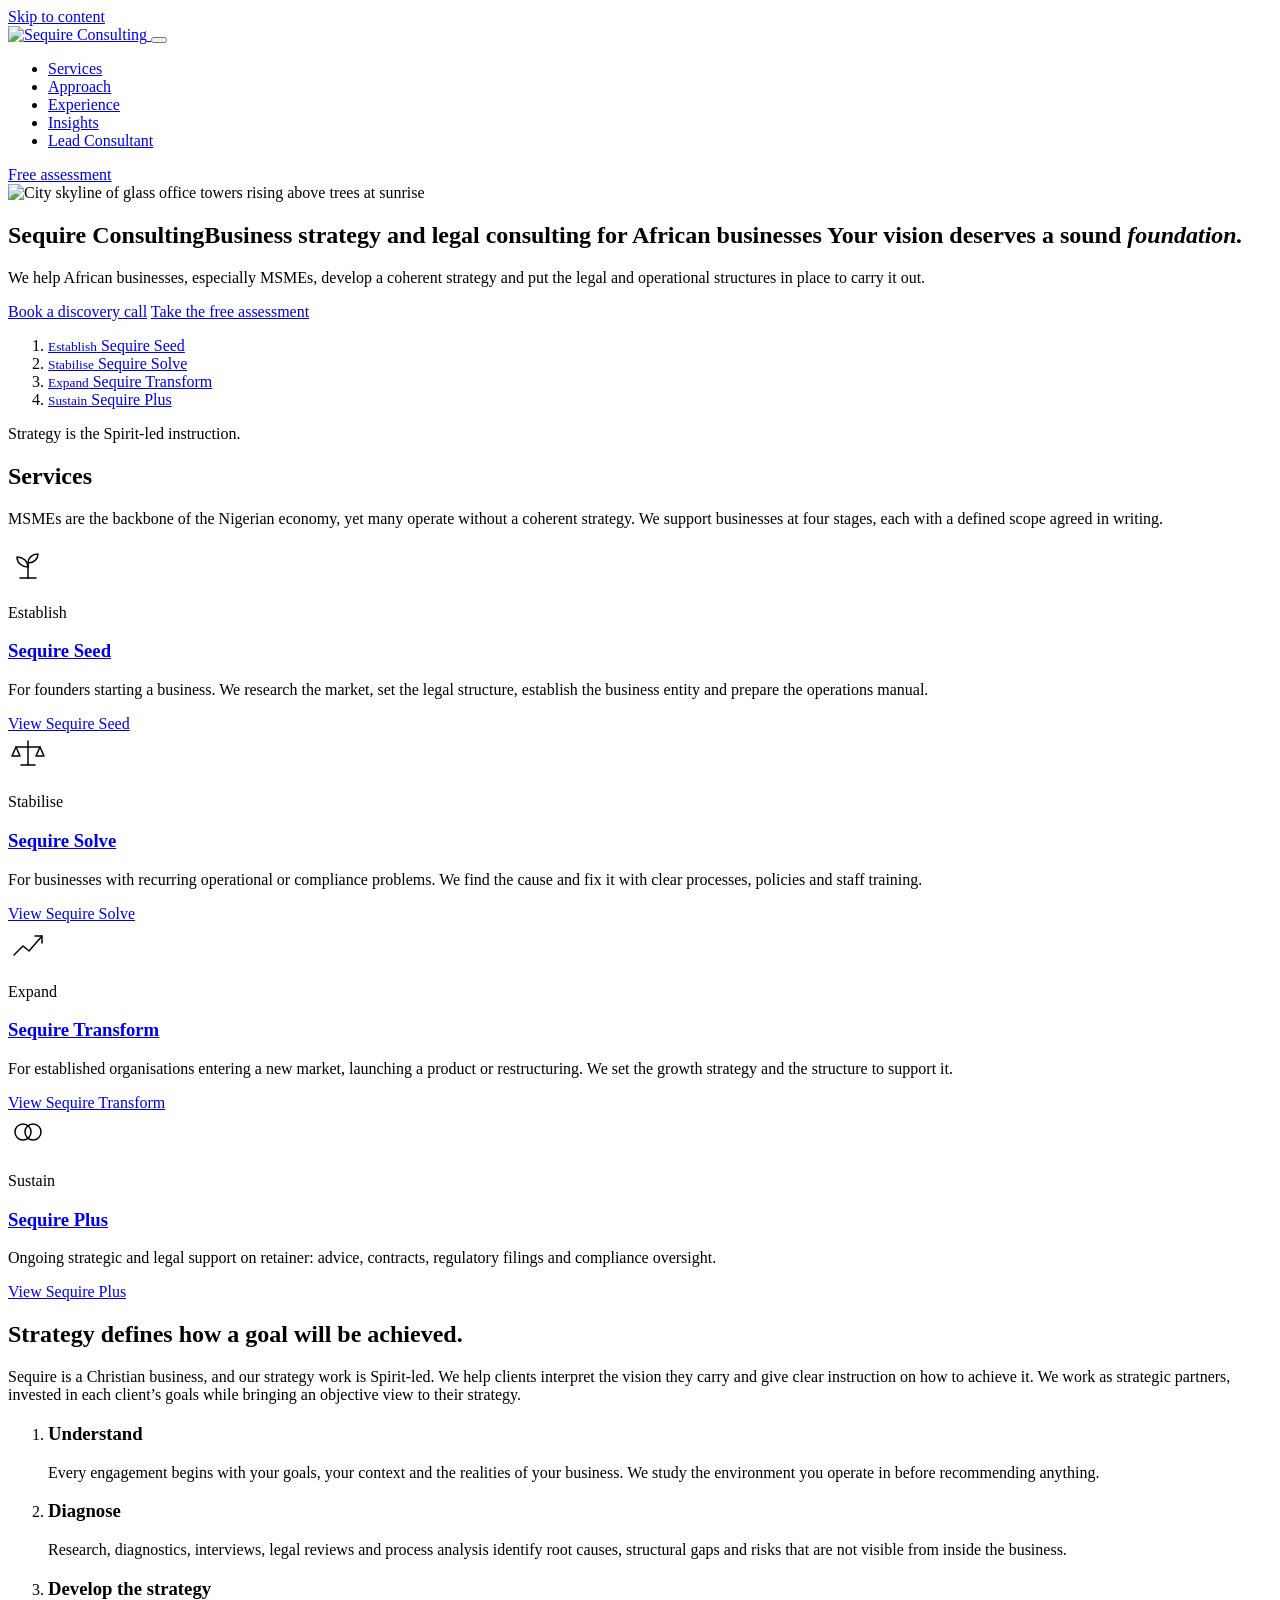
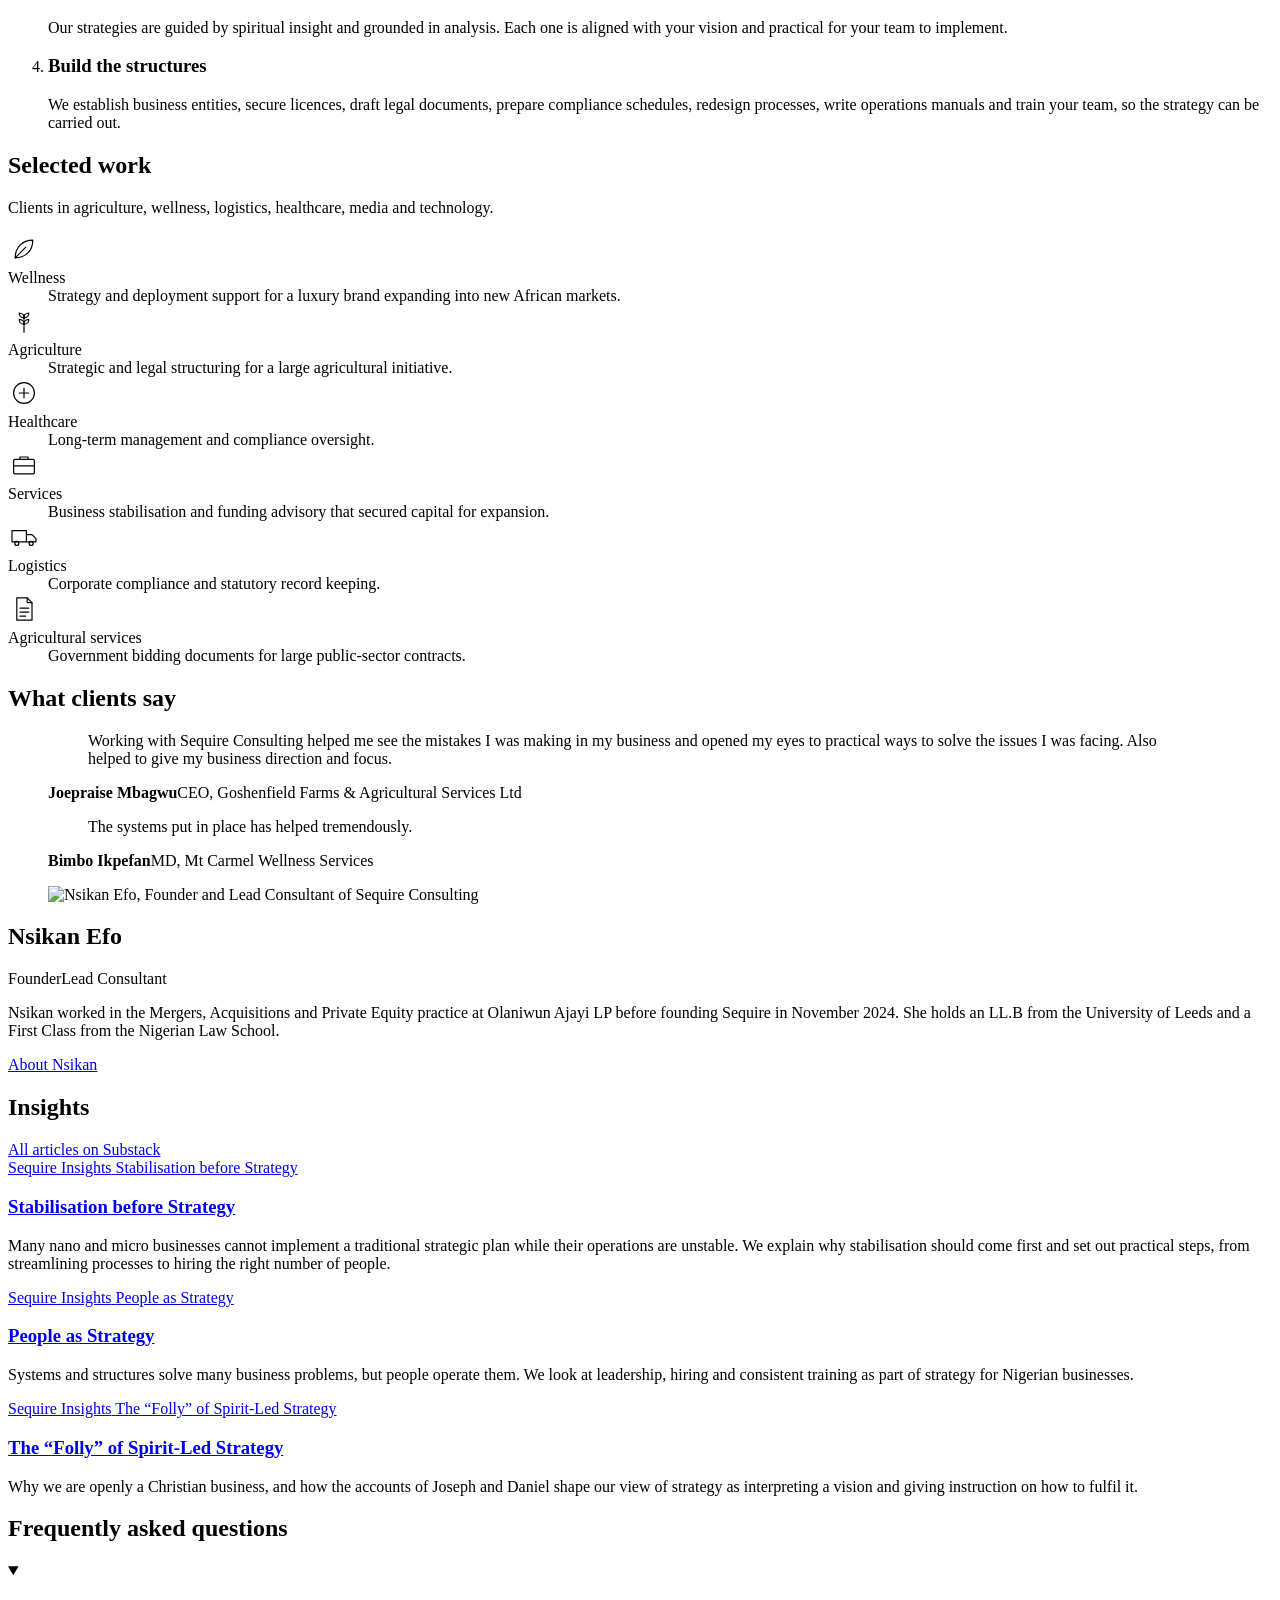
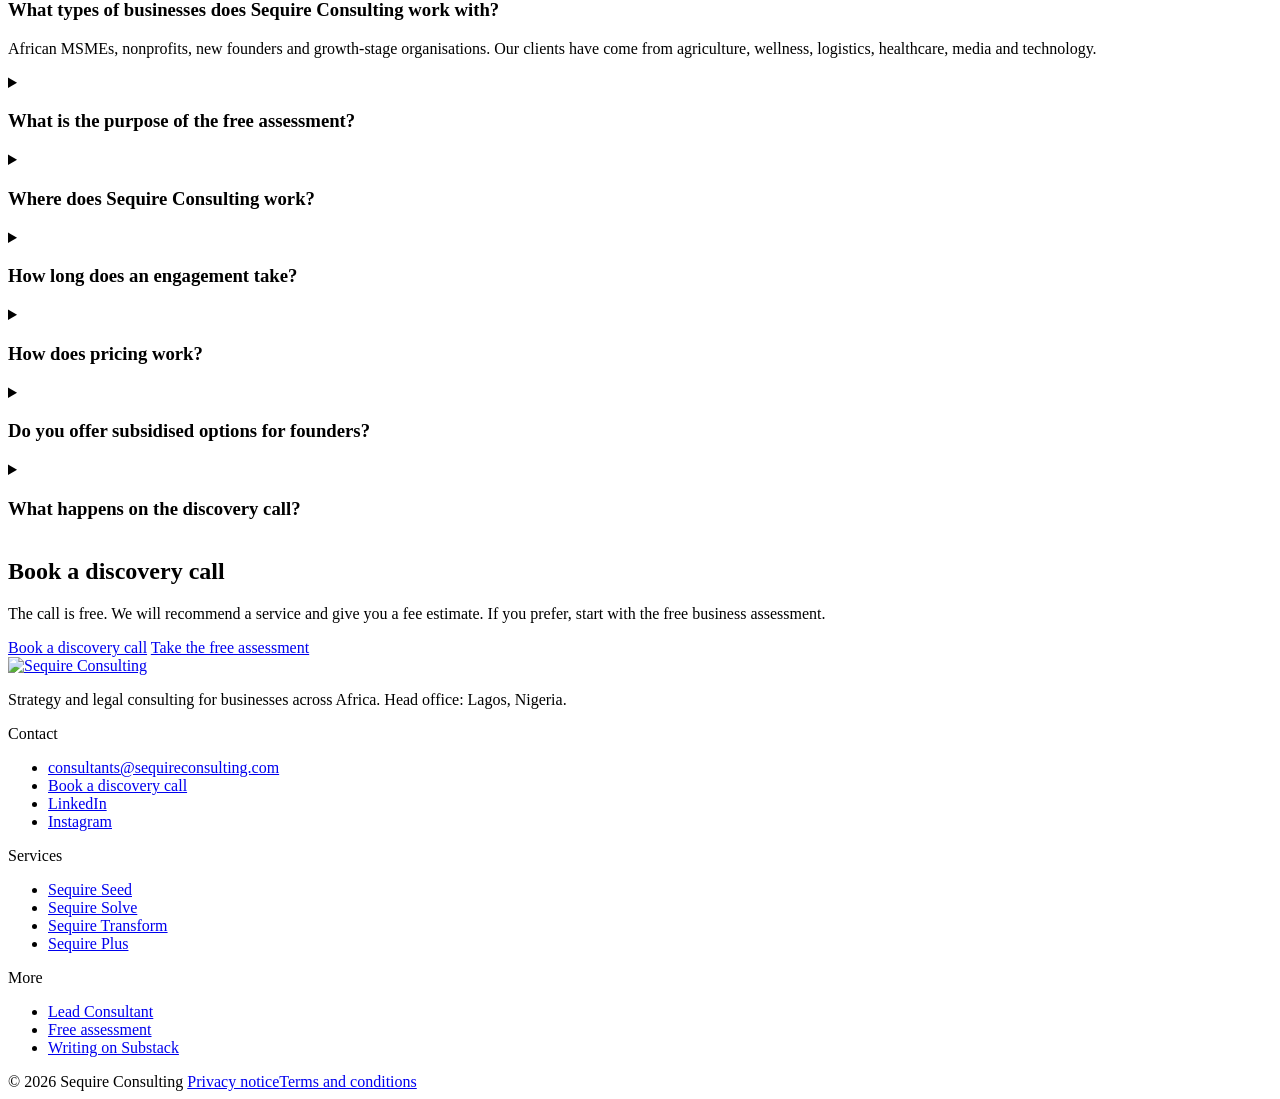
==== index.html @ 9efc6882 "Add files via upload" ====
<!doctype html>
<html lang="en-GB" class="no-js">
<head>
  <meta charset="utf-8">
  <meta name="viewport" content="width=device-width, initial-scale=1">
  <title>Strategy and Legal Consulting for African Businesses | Sequire</title>
  <meta name="description" content="Strategy and legal consulting for African businesses and MSMEs: business setup, stabilisation, market entry and ongoing legal support.">
  <link rel="canonical" href="https://www.sequireconsulting.com/">
  <meta name="robots" content="index, follow, max-image-preview:large">
  <meta name="theme-color" content="#f6f4ef">

  <meta property="og:type" content="website">
  <meta property="og:site_name" content="Sequire Consulting">
  <meta property="og:title" content="Sequire Consulting | Strategy for African Businesses">
  <meta property="og:description" content="Strategy, legal structuring and operational foundations for African founders and organisations, from the first idea to the next chapter.">
  <meta property="og:url" content="https://www.sequireconsulting.com/">
  <meta property="og:image" content="https://www.sequireconsulting.com/assets/img/sequire-consulting-social-share.jpg">
  <meta property="og:image:width" content="1200">
  <meta property="og:image:height" content="630">
  <meta property="og:image:alt" content="Sequire Consulting: your vision deserves a sound foundation.">
  <meta property="og:locale" content="en_GB">
  <meta name="twitter:card" content="summary_large_image">

  <link rel="icon" href="/favicon.svg" type="image/svg+xml">
  <link rel="apple-touch-icon" href="/assets/img/apple-touch-icon.png">
  <link rel="preload" href="/assets/fonts/manjari-latin-400-normal.woff2" as="font" type="font/woff2" crossorigin>
  <link rel="preload" href="/assets/fonts/cormorant-garamond-latin-600-normal.woff2" as="font" type="font/woff2" crossorigin>
  <link rel="stylesheet" href="/assets/css/styles.css">

  <script type="application/ld+json">
  {
    "@context": "https://schema.org",
    "@graph": [
      {
        "@type": [
          "Organization",
          "ProfessionalService"
        ],
        "@id": "https://www.sequireconsulting.com/#organization",
        "name": "Sequire Consulting",
        "url": "https://www.sequireconsulting.com/",
        "logo": "https://www.sequireconsulting.com/assets/img/sequire-consulting-logo-square.png",
        "image": "https://www.sequireconsulting.com/assets/img/sequire-consulting-social-share.jpg",
        "description": "Sequire Consulting is a strategy and legal consultancy for African businesses, especially MSMEs, working with clients across Africa from its head office in Lagos, Nigeria. It helps businesses develop a coherent strategy and puts the legal and operational structures in place to carry it out. Sequire is a Christian business and its strategy work is Spirit-led.",
        "slogan": "Your vision deserves a sound foundation.",
        "email": "consultants@sequireconsulting.com",
        "founder": {
          "@id": "https://www.sequireconsulting.com/nsikan-efo/#person"
        },
        "address": {
          "@type": "PostalAddress",
          "addressLocality": "Lagos",
          "addressRegion": "Lagos State",
          "addressCountry": "NG"
        },
        "areaServed": [
          {
            "@type": "Continent",
            "name": "Africa"
          },
          {
            "@type": "Country",
            "name": "Nigeria"
          }
        ],
        "knowsAbout": [
          "Business strategy",
          "Launch strategy",
          "Go-to-market strategy",
          "Market research",
          "Business incorporation",
          "Licensing",
          "Legal structuring",
          "Regulatory compliance",
          "Corporate governance",
          "Contract drafting",
          "Operational manuals",
          "Process redesign",
          "Business diagnostics",
          "Growth strategy",
          "Funding advisory",
          "Change management"
        ],
        "sameAs": [
          "https://www.linkedin.com/company/sequire-consulting/",
          "https://www.instagram.com/sequireconsulting/",
          "https://sequireconsulting.substack.com/"
        ],
        "hasOfferCatalog": {
          "@type": "OfferCatalog",
          "name": "Sequire Consulting services",
          "itemListElement": [
            {
              "@type": "Offer",
              "itemOffered": {
                "@type": "Service",
                "@id": "https://www.sequireconsulting.com/services/business-setup-and-launch-strategy/#service",
                "url": "https://www.sequireconsulting.com/services/business-setup-and-launch-strategy/",
                "name": "Sequire Seed",
                "serviceType": "Launch strategy",
                "description": "For founders building a business from scratch: market research, go-to-market strategy, legal structuring and foundational legal documents, entity setup, licensing support and a complete operational manual.",
                "provider": {
                  "@id": "https://www.sequireconsulting.com/#organization"
                }
              }
            },
            {
              "@type": "Offer",
              "itemOffered": {
                "@type": "Service",
                "@id": "https://www.sequireconsulting.com/services/business-diagnostics-and-process-improvement/#service",
                "url": "https://www.sequireconsulting.com/services/business-diagnostics-and-process-improvement/",
                "name": "Sequire Solve",
                "serviceType": "Stabilisation strategy",
                "description": "For businesses facing instability, operational breakdowns, compliance gaps or a specific challenge: business diagnostics and an optional legal audit, root-cause analysis, a phased stabilisation roadmap, redesigned processes, SOPs and policies, and staff training.",
                "provider": {
                  "@id": "https://www.sequireconsulting.com/#organization"
                }
              }
            },
            {
              "@type": "Offer",
              "itemOffered": {
                "@type": "Service",
                "@id": "https://www.sequireconsulting.com/services/growth-and-market-entry-strategy/#service",
                "url": "https://www.sequireconsulting.com/services/growth-and-market-entry-strategy/",
                "name": "Sequire Transform",
                "serviceType": "Growth strategy",
                "description": "For established organisations pursuing growth, expansion, restructuring or major strategic shifts: business assessment, market research, growth strategy and legal structuring, a legal document suite, licensing support, redesigned processes and staff training.",
                "provider": {
                  "@id": "https://www.sequireconsulting.com/#organization"
                }
              }
            },
            {
              "@type": "Offer",
              "itemOffered": {
                "@type": "Service",
                "@id": "https://www.sequireconsulting.com/services/strategic-and-legal-retainer/#service",
                "url": "https://www.sequireconsulting.com/services/strategic-and-legal-retainer/",
                "name": "Sequire Plus",
                "serviceType": "Strategic and legal retainership",
                "description": "A long-term advisory partnership: day-to-day strategic and legal advisory, regulatory and market intelligence, contract support, corporate governance, stakeholder engagement, implementation oversight and staff training.",
                "provider": {
                  "@id": "https://www.sequireconsulting.com/#organization"
                }
              }
            }
          ]
        },
        "foundingDate": "2024-11"
      },
      {
        "@type": "WebSite",
        "@id": "https://www.sequireconsulting.com/#website",
        "url": "https://www.sequireconsulting.com/",
        "name": "Sequire Consulting",
        "publisher": {
          "@id": "https://www.sequireconsulting.com/#organization"
        },
        "inLanguage": "en-GB"
      },
      {
        "@type": "WebPage",
        "@id": "https://www.sequireconsulting.com/#webpage",
        "url": "https://www.sequireconsulting.com/",
        "name": "Strategy and Legal Consulting for African Businesses | Sequire",
        "isPartOf": {
          "@id": "https://www.sequireconsulting.com/#website"
        },
        "about": {
          "@id": "https://www.sequireconsulting.com/#organization"
        },
        "inLanguage": "en-GB"
      },
      {
        "@type": "Person",
        "@id": "https://www.sequireconsulting.com/nsikan-efo/#person",
        "name": "Nsikan Efo",
        "url": "https://www.sequireconsulting.com/nsikan-efo/",
        "image": "https://www.sequireconsulting.com/assets/img/nsikan-efo-founder-sequire-consulting.jpg",
        "jobTitle": [
          "Founder",
          "Lead Consultant"
        ],
        "worksFor": {
          "@id": "https://www.sequireconsulting.com/#organization"
        },
        "sameAs": [
          "https://www.linkedin.com/in/nsikan-efo/"
        ]
      },
      {
        "@type": "FAQPage",
        "@id": "https://www.sequireconsulting.com/#faq",
        "mainEntity": [
          {
            "@type": "Question",
            "name": "What types of businesses does Sequire Consulting work with?",
            "acceptedAnswer": {
              "@type": "Answer",
              "text": "African MSMEs, nonprofits, new founders and growth-stage organisations. Our clients have come from agriculture, wellness, logistics, healthcare, media and technology."
            }
          },
          {
            "@type": "Question",
            "name": "What is the purpose of the free assessment?",
            "acceptedAnswer": {
              "@type": "Answer",
              "text": "It helps you determine where your business currently stands, shows how Sequire can help and gives you a few practical steps you can take without engaging our services. It provides general guidance, not professional advice."
            }
          },
          {
            "@type": "Question",
            "name": "Where does Sequire Consulting work?",
            "acceptedAnswer": {
              "@type": "Answer",
              "text": "Across Africa. We work with clients remotely and on-site, and our head office is in Lagos, Nigeria."
            }
          },
          {
            "@type": "Question",
            "name": "How long does an engagement take?",
            "acceptedAnswer": {
              "@type": "Answer",
              "text": "Sequire Seed and Sequire Solve take 3 to 6 months. Sequire Transform takes 6 months to 3 years. Sequire Plus is a long-term retainer."
            }
          },
          {
            "@type": "Question",
            "name": "How does pricing work?",
            "acceptedAnswer": {
              "@type": "Answer",
              "text": "Fees are based on the estimated hours for each workstream. You pay 50 to 70% of the fee upfront. For project-based engagements, the balance is paid at the end of the project."
            }
          },
          {
            "@type": "Question",
            "name": "Do you offer subsidised options for founders?",
            "acceptedAnswer": {
              "@type": "Answer",
              "text": "Yes. Eligible founders can access subsidised fees and equity-based arrangements through the Sequire Seed Fund."
            }
          },
          {
            "@type": "Question",
            "name": "What happens on the discovery call?",
            "acceptedAnswer": {
              "@type": "Answer",
              "text": "We discuss your goals and the challenge you are facing, recommend a service and give you a fee estimate. The call is free."
            }
          }
        ]
      }
    ]
  }
  </script>
  <script>document.documentElement.classList.remove("no-js");</script>
</head>
<body>
  <a class="skip-link" href="#main">Skip to content</a>

  <header class="site-header">
    <div class="wrap site-header__inner">
      <a class="logo" href="/">
        <picture>
          <source type="image/webp" srcset="/assets/img/sequire-consulting-logo.webp">
          <img src="/assets/img/sequire-consulting-logo.png" alt="Sequire Consulting" width="380" height="160">
        </picture>
      </a>
      <button class="nav-toggle" type="button" aria-expanded="false" aria-controls="site-nav" aria-label="Menu">
        <span></span><span></span><span></span>
      </button>
      <nav class="nav" id="site-nav" aria-label="Main">
        <ul class="nav__list">
          <li><a href="/#services">Services</a></li>
          <li><a href="/#approach">Approach</a></li>
          <li><a href="/#experience">Experience</a></li>
          <li><a href="/#insights">Insights</a></li>
          <li><a href="/nsikan-efo/">Lead Consultant</a></li>
        </ul>
        <a class="btn btn--outline" href="https://tally.so/r/OQQYdk" target="_blank" rel="noopener">Free assessment</a>
      </nav>
    </div>
  </header>
  <main id="main">
    <section class="hero hero--photo" aria-labelledby="hero-title">
      <picture class="hero__media">
        <source type="image/webp" srcset="/assets/img/african-city-skyline-sequire-consulting-1000w.webp 1000w, /assets/img/african-city-skyline-sequire-consulting.webp 1672w" sizes="100vw">
        <img src="/assets/img/african-city-skyline-sequire-consulting.jpg" srcset="/assets/img/african-city-skyline-sequire-consulting-1000w.jpg 1000w, /assets/img/african-city-skyline-sequire-consulting.jpg 1672w" sizes="100vw" width="1672" height="941" fetchpriority="high" decoding="async" alt="City skyline of glass office towers rising above trees at sunrise">
      </picture>
      <div class="hero__grid">
        <div class="hero__text">
          <h1 id="hero-title">
            <span class="eyebrow hero__eyebrow"><span>Sequire Consulting</span><span>Business strategy and legal consulting for African businesses</span></span>
            <span class="display">Your vision deserves a sound <em>foundation.</em></span>
          </h1>
          <p class="hero__lede">We help African businesses, especially MSMEs, develop a coherent strategy and put the legal and operational structures in place to carry it out.</p>
          <div class="hero__actions">
            <a class="btn" href="https://calendly.com/nsikan-sequireconsulting/discovery-call" target="_blank" rel="noopener">Book a discovery call</a>
            <a class="text-link" href="https://tally.so/r/OQQYdk" target="_blank" rel="noopener">Take the free assessment</a>
          </div>
        </div>
        <aside class="stage-panel" aria-label="Services by business stage">
          <ol>
            <li><a href="/services/business-setup-and-launch-strategy/"><small>Establish</small> Sequire Seed</a></li>
            <li><a href="/services/business-diagnostics-and-process-improvement/"><small>Stabilise</small> Sequire Solve</a></li>
            <li><a href="/services/growth-and-market-entry-strategy/"><small>Expand</small> Sequire Transform</a></li>
            <li><a href="/services/strategic-and-legal-retainer/"><small>Sustain</small> Sequire Plus</a></li>
          </ol>
          <p class="stage-panel__note">Strategy is the Spirit-led instruction.</p>
        </aside>
      </div>
    </section>

    <section class="section" id="services" aria-labelledby="services-title">
      <div class="wrap">
        <div class="section-head">
          <h2 class="section-title" id="services-title">Services</h2>
          <p class="lede">MSMEs are the backbone of the Nigerian economy, yet many operate without a coherent strategy. We support businesses at four stages, each with a defined scope agreed in writing.</p>
        </div>
        <div class="situations__grid">
          <article class="situation">
            <span class="situation__icon"><svg class="icon" width="40" height="40" viewBox="0 0 40 40" fill="none" stroke="currentColor" stroke-width="1.5" stroke-linecap="round" stroke-linejoin="round" aria-hidden="true" focusable="false"><path d="M20 34V19"/><path d="M20 23c0-6-5-10-11-10 0 6 5 10 11 10z"/><path d="M20 19c0-5 4-9 10-9 0 5-4 9-10 9z"/><path d="M12 34h16"/></svg></span>
            <p class="situation__stage">Establish</p>
            <h3><a href="/services/business-setup-and-launch-strategy/">Sequire Seed</a></h3>
            <p>For founders starting a business. We research the market, set the legal structure, establish the business entity and prepare the operations manual.</p>
            <a class="text-link" href="/services/business-setup-and-launch-strategy/">View Sequire Seed</a>
          </article>
          <article class="situation">
            <span class="situation__icon"><svg class="icon" width="40" height="40" viewBox="0 0 40 40" fill="none" stroke="currentColor" stroke-width="1.5" stroke-linecap="round" stroke-linejoin="round" aria-hidden="true" focusable="false"><path d="M20 8v24"/><path d="M8 14h24"/><path d="M8 14l-4 9h8z"/><path d="M32 14l-4 9h8z"/><path d="M13 32h14"/></svg></span>
            <p class="situation__stage">Stabilise</p>
            <h3><a href="/services/business-diagnostics-and-process-improvement/">Sequire Solve</a></h3>
            <p>For businesses with recurring operational or compliance problems. We find the cause and fix it with clear processes, policies and staff training.</p>
            <a class="text-link" href="/services/business-diagnostics-and-process-improvement/">View Sequire Solve</a>
          </article>
          <article class="situation">
            <span class="situation__icon"><svg class="icon" width="40" height="40" viewBox="0 0 40 40" fill="none" stroke="currentColor" stroke-width="1.5" stroke-linecap="round" stroke-linejoin="round" aria-hidden="true" focusable="false"><path d="M6 32l9-9 6 5 13-15"/><path d="M27 13h7v7"/></svg></span>
            <p class="situation__stage">Expand</p>
            <h3><a href="/services/growth-and-market-entry-strategy/">Sequire Transform</a></h3>
            <p>For established organisations entering a new market, launching a product or restructuring. We set the growth strategy and the structure to support it.</p>
            <a class="text-link" href="/services/growth-and-market-entry-strategy/">View Sequire Transform</a>
          </article>
          <article class="situation">
            <span class="situation__icon"><svg class="icon" width="40" height="40" viewBox="0 0 40 40" fill="none" stroke="currentColor" stroke-width="1.5" stroke-linecap="round" stroke-linejoin="round" aria-hidden="true" focusable="false"><circle cx="15" cy="20" r="8"/><circle cx="25" cy="20" r="8"/></svg></span>
            <p class="situation__stage">Sustain</p>
            <h3><a href="/services/strategic-and-legal-retainer/">Sequire Plus</a></h3>
            <p>Ongoing strategic and legal support on retainer: advice, contracts, regulatory filings and compliance oversight.</p>
            <a class="text-link" href="/services/strategic-and-legal-retainer/">View Sequire Plus</a>
          </article>
        </div>
      </div>
    </section>

    <section class="section approach" id="approach" aria-labelledby="approach-title">
      <div class="wrap approach__grid">
        <h2 class="section-title" id="approach-title">Strategy defines how a goal will be achieved.</h2>
        <div>
          <p class="approach__intro">Sequire is a Christian business, and our strategy work is Spirit-led. We help clients interpret the vision they carry and give clear instruction on how to achieve it. We work as strategic partners, invested in each client’s goals while bringing an objective view to their strategy.</p>
          <ol class="approach__steps">
            <li><h3>Understand</h3><p>Every engagement begins with your goals, your context and the realities of your business. We study the environment you operate in before recommending anything.</p></li>
            <li><h3>Diagnose</h3><p>Research, diagnostics, interviews, legal reviews and process analysis identify root causes, structural gaps and risks that are not visible from inside the business.</p></li>
            <li><h3>Develop the strategy</h3><p>Our strategies are guided by spiritual insight and grounded in analysis. Each one is aligned with your vision and practical for your team to implement.</p></li>
            <li><h3>Build the structures</h3><p>We establish business entities, secure licences, draft legal documents, prepare compliance schedules, redesign processes, write operations manuals and train your team, so the strategy can be carried out.</p></li>
          </ol>
        </div>
      </div>
    </section>

    <section class="section" id="experience" aria-labelledby="experience-title">
      <div class="wrap">
        <div class="section-head">
          <h2 class="section-title" id="experience-title">Selected work</h2>
          <p class="lede">Clients in agriculture, wellness, logistics, healthcare, media and technology.</p>
        </div>
        <dl class="work-list work-list--icons">
          <div><span class="work-list__icon"><svg class="icon" width="32" height="32" viewBox="0 0 40 40" fill="none" stroke="currentColor" stroke-width="1.5" stroke-linecap="round" stroke-linejoin="round" aria-hidden="true" focusable="false"><path d="M9 31C9 18 18 9 31 9c0 13-9 22-22 22z"/><path d="M9 31L22 18"/></svg></span><dt>Wellness</dt><dd>Strategy and deployment support for a luxury brand expanding into new African markets.</dd></div>
          <div><span class="work-list__icon"><svg class="icon" width="32" height="32" viewBox="0 0 40 40" fill="none" stroke="currentColor" stroke-width="1.5" stroke-linecap="round" stroke-linejoin="round" aria-hidden="true" focusable="false"><path d="M20 34V12"/><path d="M20 16c-4 0-6-3-6-6 4 0 6 3 6 6z"/><path d="M20 16c4 0 6-3 6-6-4 0-6 3-6 6z"/><path d="M20 24c-4 0-6-3-6-6 4 0 6 3 6 6z"/><path d="M20 24c4 0 6-3 6-6-4 0-6 3-6 6z"/></svg></span><dt>Agriculture</dt><dd>Strategic and legal structuring for a large agricultural initiative.</dd></div>
          <div><span class="work-list__icon"><svg class="icon" width="32" height="32" viewBox="0 0 40 40" fill="none" stroke="currentColor" stroke-width="1.5" stroke-linecap="round" stroke-linejoin="round" aria-hidden="true" focusable="false"><circle cx="20" cy="20" r="13"/><path d="M20 14v12M14 20h12"/></svg></span><dt>Healthcare</dt><dd>Long-term management and compliance oversight.</dd></div>
          <div><span class="work-list__icon"><svg class="icon" width="32" height="32" viewBox="0 0 40 40" fill="none" stroke="currentColor" stroke-width="1.5" stroke-linecap="round" stroke-linejoin="round" aria-hidden="true" focusable="false"><rect x="7" y="13" width="26" height="18" rx="2"/><path d="M15 13v-3h10v3"/><path d="M7 21h26"/></svg></span><dt>Services</dt><dd>Business stabilisation and funding advisory that secured capital for expansion.</dd></div>
          <div><span class="work-list__icon"><svg class="icon" width="32" height="32" viewBox="0 0 40 40" fill="none" stroke="currentColor" stroke-width="1.5" stroke-linecap="round" stroke-linejoin="round" aria-hidden="true" focusable="false"><path d="M5 12h18v14H5z"/><path d="M23 17h7l5 5v4H23"/><circle cx="11" cy="28" r="2.5"/><circle cx="29" cy="28" r="2.5"/></svg></span><dt>Logistics</dt><dd>Corporate compliance and statutory record keeping.</dd></div>
          <div><span class="work-list__icon"><svg class="icon" width="32" height="32" viewBox="0 0 40 40" fill="none" stroke="currentColor" stroke-width="1.5" stroke-linecap="round" stroke-linejoin="round" aria-hidden="true" focusable="false"><path d="M11 6h13l6 6v22H11z"/><path d="M24 6v6h6"/><path d="M15 19h11M15 24h11M15 29h7"/></svg></span><dt>Agricultural services</dt><dd>Government bidding documents for large public-sector contracts.</dd></div>
        </dl>
      </div>
    </section>

    <section class="section testimonials" aria-labelledby="testimonials-title">
      <div class="wrap">
        <h2 class="section-title" id="testimonials-title">What clients say</h2>
        <div class="testimonials__grid">
          <figure class="testimonial">
            <blockquote><p>Working with Sequire Consulting helped me see the mistakes I was making in my business and opened my eyes to practical ways to solve the issues I was facing. Also helped to give my business direction and focus.</p></blockquote>
            <figcaption><strong>Joepraise Mbagwu</strong>CEO, Goshenfield Farms &amp; Agricultural Services Ltd</figcaption>
          </figure>
          <figure class="testimonial">
            <blockquote><p>The systems put in place has helped tremendously.</p></blockquote>
            <figcaption><strong>Bimbo Ikpefan</strong>MD, Mt Carmel Wellness Services</figcaption>
          </figure>
        </div>
      </div>
    </section>
    <section class="section founder" id="founder" aria-labelledby="founder-title">
      <div class="wrap founder__grid">
        <figure>
          <picture>
            <source type="image/webp" srcset="/assets/img/nsikan-efo-founder-sequire-consulting-560w.webp 560w, /assets/img/nsikan-efo-founder-sequire-consulting.webp 853w" sizes="(max-width: 860px) 90vw, 40vw">
            <img src="/assets/img/nsikan-efo-founder-sequire-consulting.jpg" srcset="/assets/img/nsikan-efo-founder-sequire-consulting-560w.jpg 560w, /assets/img/nsikan-efo-founder-sequire-consulting.jpg 853w" sizes="(max-width: 860px) 90vw, 40vw" width="853" height="1140" loading="lazy" decoding="async" alt="Nsikan Efo, Founder and Lead Consultant of Sequire Consulting">
          </picture>
        </figure>
        <div>
          <h2 class="section-title" id="founder-title">Nsikan Efo</h2>
          <p class="profile-titles"><span>Founder</span><span>Lead Consultant</span></p>
          <p>Nsikan worked in the Mergers, Acquisitions and Private Equity practice at Olaniwun Ajayi LP before founding Sequire in November 2024. She holds an LL.B from the University of Leeds and a First Class from the Nigerian Law School.</p>
          <a class="text-link" href="/nsikan-efo/">About Nsikan</a>
        </div>
      </div>
    </section>

    <section class="section" id="insights" aria-labelledby="insights-title">
      <div class="wrap">
        <div class="insights__head">
          <h2 class="section-title" id="insights-title">Insights</h2>
          <a class="text-link" href="https://sequireconsulting.substack.com/" target="_blank" rel="noopener">All articles on Substack</a>
        </div>
        <!-- INSIGHTS:START -->
        <div class="insights__grid">
          <article class="article">
            <a class="article__thumb" href="https://sequireconsulting.substack.com/p/stabilisation-before-strategy" target="_blank" rel="noopener" tabindex="-1" aria-hidden="true">
              <span class="article__thumb-label">Sequire Insights</span>
              <span class="article__thumb-rule"></span>
              <span class="article__thumb-title">Stabilisation before Strategy</span>
            </a>
            <h3><a href="https://sequireconsulting.substack.com/p/stabilisation-before-strategy" target="_blank" rel="noopener">Stabilisation before Strategy</a></h3>
            <p>Many nano and micro businesses cannot implement a traditional strategic plan while their operations are unstable. We explain why stabilisation should come first and set out practical steps, from streamlining processes to hiring the right number of people.</p>
          </article>
          <article class="article">
            <a class="article__thumb" href="https://sequireconsulting.substack.com/p/people-as-strategy" target="_blank" rel="noopener" tabindex="-1" aria-hidden="true">
              <span class="article__thumb-label">Sequire Insights</span>
              <span class="article__thumb-rule"></span>
              <span class="article__thumb-title">People as Strategy</span>
            </a>
            <h3><a href="https://sequireconsulting.substack.com/p/people-as-strategy" target="_blank" rel="noopener">People as Strategy</a></h3>
            <p>Systems and structures solve many business problems, but people operate them. We look at leadership, hiring and consistent training as part of strategy for Nigerian businesses.</p>
          </article>
          <article class="article">
            <a class="article__thumb" href="https://sequireconsulting.substack.com/p/the-folly-of-the-spirit-led-strategy" target="_blank" rel="noopener" tabindex="-1" aria-hidden="true">
              <span class="article__thumb-label">Sequire Insights</span>
              <span class="article__thumb-rule"></span>
              <span class="article__thumb-title">The “Folly” of Spirit-Led Strategy</span>
            </a>
            <h3><a href="https://sequireconsulting.substack.com/p/the-folly-of-the-spirit-led-strategy" target="_blank" rel="noopener">The “Folly” of Spirit-Led Strategy</a></h3>
            <p>Why we are openly a Christian business, and how the accounts of Joseph and Daniel shape our view of strategy as interpreting a vision and giving instruction on how to fulfil it.</p>
          </article>
        </div>
        <!-- INSIGHTS:END -->
      </div>
    </section>

    <section class="section" id="faq" aria-labelledby="faq-title">
      <div class="wrap faq__grid">
        <h2 class="section-title" id="faq-title">Frequently asked questions</h2>
        <div class="faq__list">
          <details class="faq__item" open>
            <summary><h3>What types of businesses does Sequire Consulting work with?</h3><span class="faq__icon" aria-hidden="true"></span></summary>
            <p>African MSMEs, nonprofits, new founders and growth-stage organisations. Our clients have come from agriculture, wellness, logistics, healthcare, media and technology.</p>
          </details>
          <details class="faq__item">
            <summary><h3>What is the purpose of the free assessment?</h3><span class="faq__icon" aria-hidden="true"></span></summary>
            <p>It helps you determine where your business currently stands, shows how Sequire can help and gives you a few practical steps you can take without engaging our services. It provides general guidance, not professional advice.</p>
          </details>
          <details class="faq__item">
            <summary><h3>Where does Sequire Consulting work?</h3><span class="faq__icon" aria-hidden="true"></span></summary>
            <p>Across Africa. We work with clients remotely and on-site, and our head office is in Lagos, Nigeria.</p>
          </details>
          <details class="faq__item">
            <summary><h3>How long does an engagement take?</h3><span class="faq__icon" aria-hidden="true"></span></summary>
            <p>Sequire Seed and Sequire Solve take 3 to 6 months. Sequire Transform takes 6 months to 3 years. Sequire Plus is a long-term retainer.</p>
          </details>
          <details class="faq__item">
            <summary><h3>How does pricing work?</h3><span class="faq__icon" aria-hidden="true"></span></summary>
            <p>Fees are based on the estimated hours for each workstream. You pay 50 to 70% of the fee upfront. For project-based engagements, the balance is paid at the end of the project.</p>
          </details>
          <details class="faq__item">
            <summary><h3>Do you offer subsidised options for founders?</h3><span class="faq__icon" aria-hidden="true"></span></summary>
            <p>Yes. Eligible founders can access subsidised fees and equity-based arrangements through the Sequire Seed Fund.</p>
          </details>
          <details class="faq__item">
            <summary><h3>What happens on the discovery call?</h3><span class="faq__icon" aria-hidden="true"></span></summary>
            <p>We discuss your goals and the challenge you are facing, recommend a service and give you a fee estimate. The call is free.</p>
          </details>
        </div>
      </div>
    </section>

    <section class="section assessment" id="get-started" aria-labelledby="start-title">
      <div class="wrap">
        <h2 class="section-title" id="start-title">Book a discovery call</h2>
        <p class="lede assessment__copy">The call is free. We will recommend a service and give you a fee estimate. If you prefer, start with the free business assessment.</p>
        <div class="assessment__actions">
          <a class="btn" href="https://calendly.com/nsikan-sequireconsulting/discovery-call" target="_blank" rel="noopener">Book a discovery call</a>
          <a class="text-link" href="https://tally.so/r/OQQYdk" target="_blank" rel="noopener">Take the free assessment</a>
        </div>
      </div>
    </section>
  </main>

  <footer class="site-footer">
    <div class="wrap">
      <div class="footer__grid">
        <div class="footer__brand">
          <a class="logo" href="/">
            <picture>
              <source type="image/webp" srcset="/assets/img/sequire-consulting-logo-light.webp">
              <img src="/assets/img/sequire-consulting-logo-light.png" alt="Sequire Consulting" width="380" height="160" loading="lazy">
            </picture>
          </a>
          <p>Strategy and legal consulting for businesses across Africa. Head office: Lagos, Nigeria.</p>
        </div>
        <div class="footer__col">
          <p class="footer__heading">Contact</p>
          <ul>
            <li><a href="mailto:consultants@sequireconsulting.com">consultants@sequireconsulting.com</a></li>
            <li><a href="https://calendly.com/nsikan-sequireconsulting/discovery-call" target="_blank" rel="noopener">Book a discovery call</a></li>
            <li><a href="https://www.linkedin.com/company/sequire-consulting/" target="_blank" rel="noopener">LinkedIn</a></li>
            <li><a href="https://www.instagram.com/sequireconsulting/" target="_blank" rel="noopener">Instagram</a></li>
          </ul>
        </div>
        <div class="footer__col">
          <p class="footer__heading">Services</p>
          <ul>
            <li><a href="/services/business-setup-and-launch-strategy/">Sequire Seed</a></li>
            <li><a href="/services/business-diagnostics-and-process-improvement/">Sequire Solve</a></li>
            <li><a href="/services/growth-and-market-entry-strategy/">Sequire Transform</a></li>
            <li><a href="/services/strategic-and-legal-retainer/">Sequire Plus</a></li>
          </ul>
        </div>
        <div class="footer__col">
          <p class="footer__heading">More</p>
          <ul>
            <li><a href="/nsikan-efo/">Lead Consultant</a></li>
            <li><a href="https://tally.so/r/OQQYdk" target="_blank" rel="noopener">Free assessment</a></li>
            <li><a href="https://sequireconsulting.substack.com/" target="_blank" rel="noopener">Writing on Substack</a></li>
          </ul>
        </div>
      </div>
      <div class="footer__base">
        <span>© <span data-year>2026</span> Sequire Consulting</span>
        <span class="footer__legal"><a href="/privacy/">Privacy notice</a><a href="/terms/">Terms and conditions</a></span>
      </div>
    </div>
  </footer>

  <script src="/assets/js/main.js" defer></script>
</body>
</html>
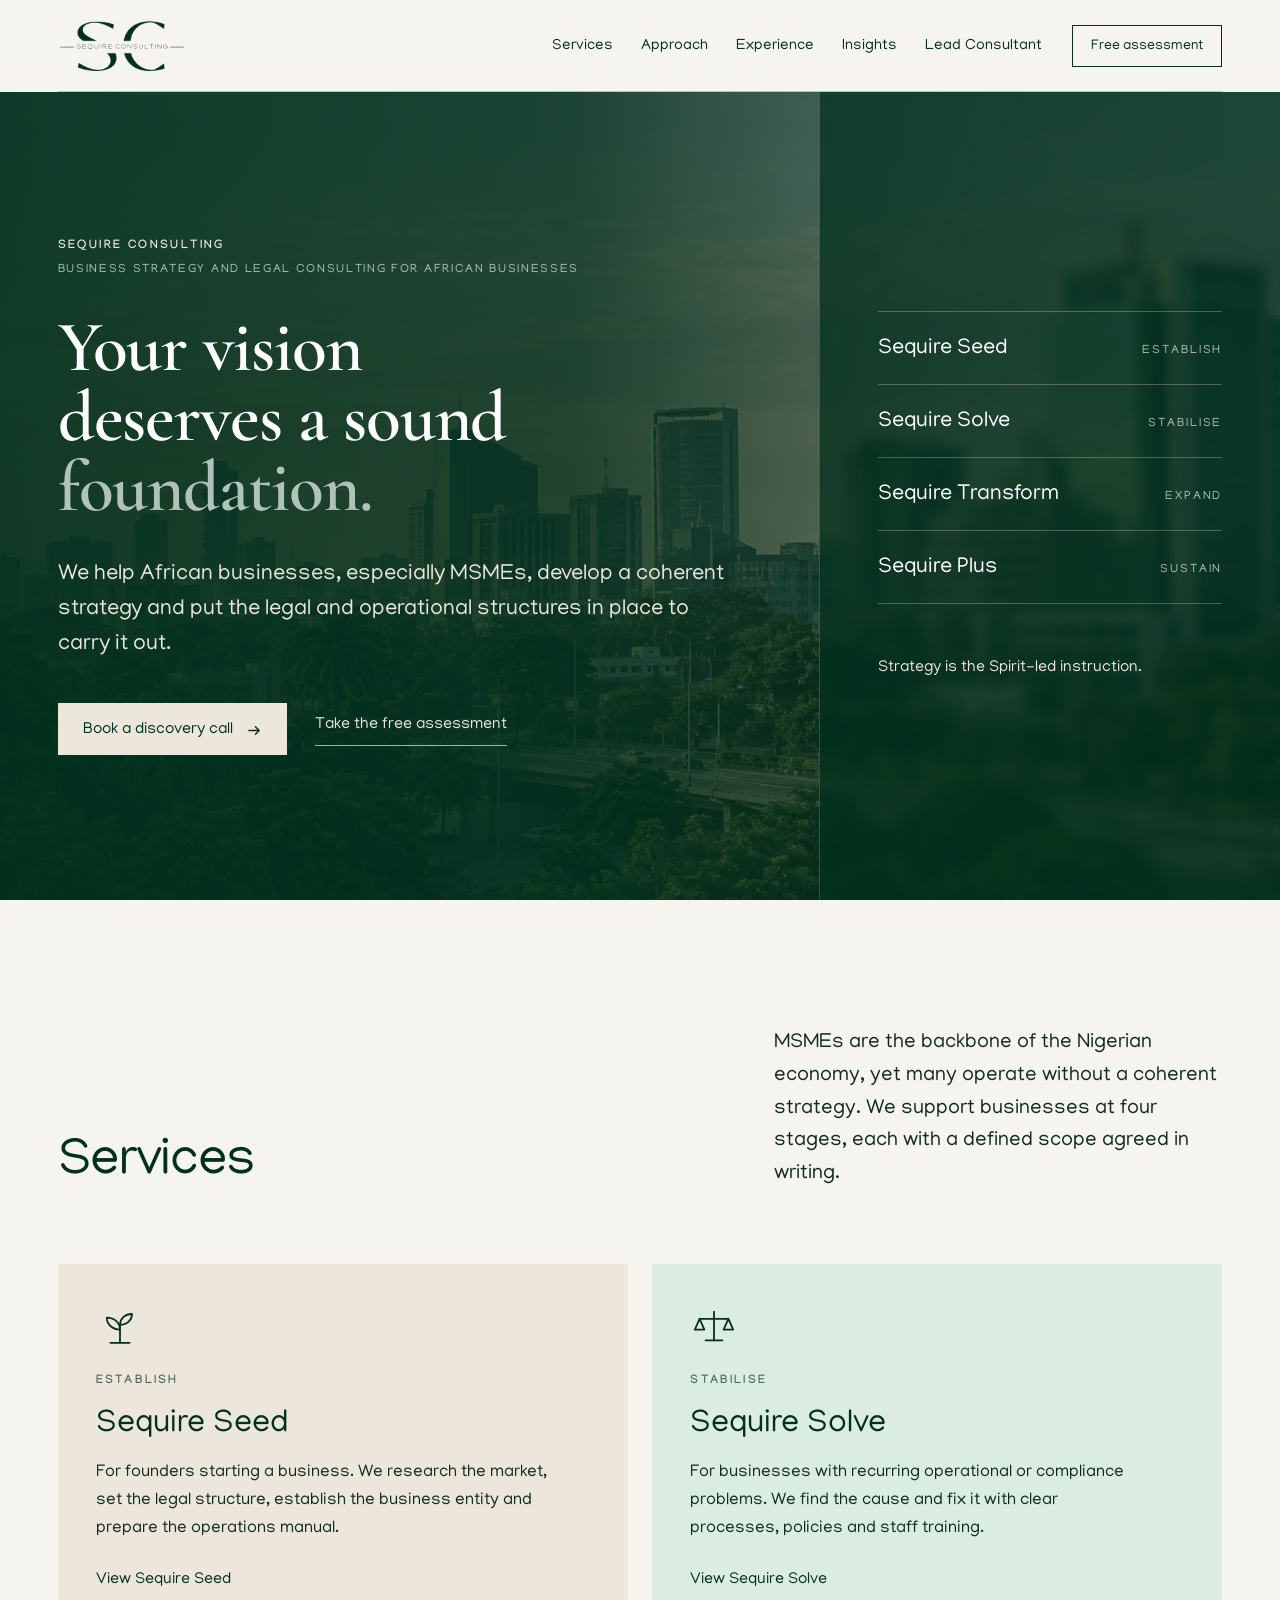
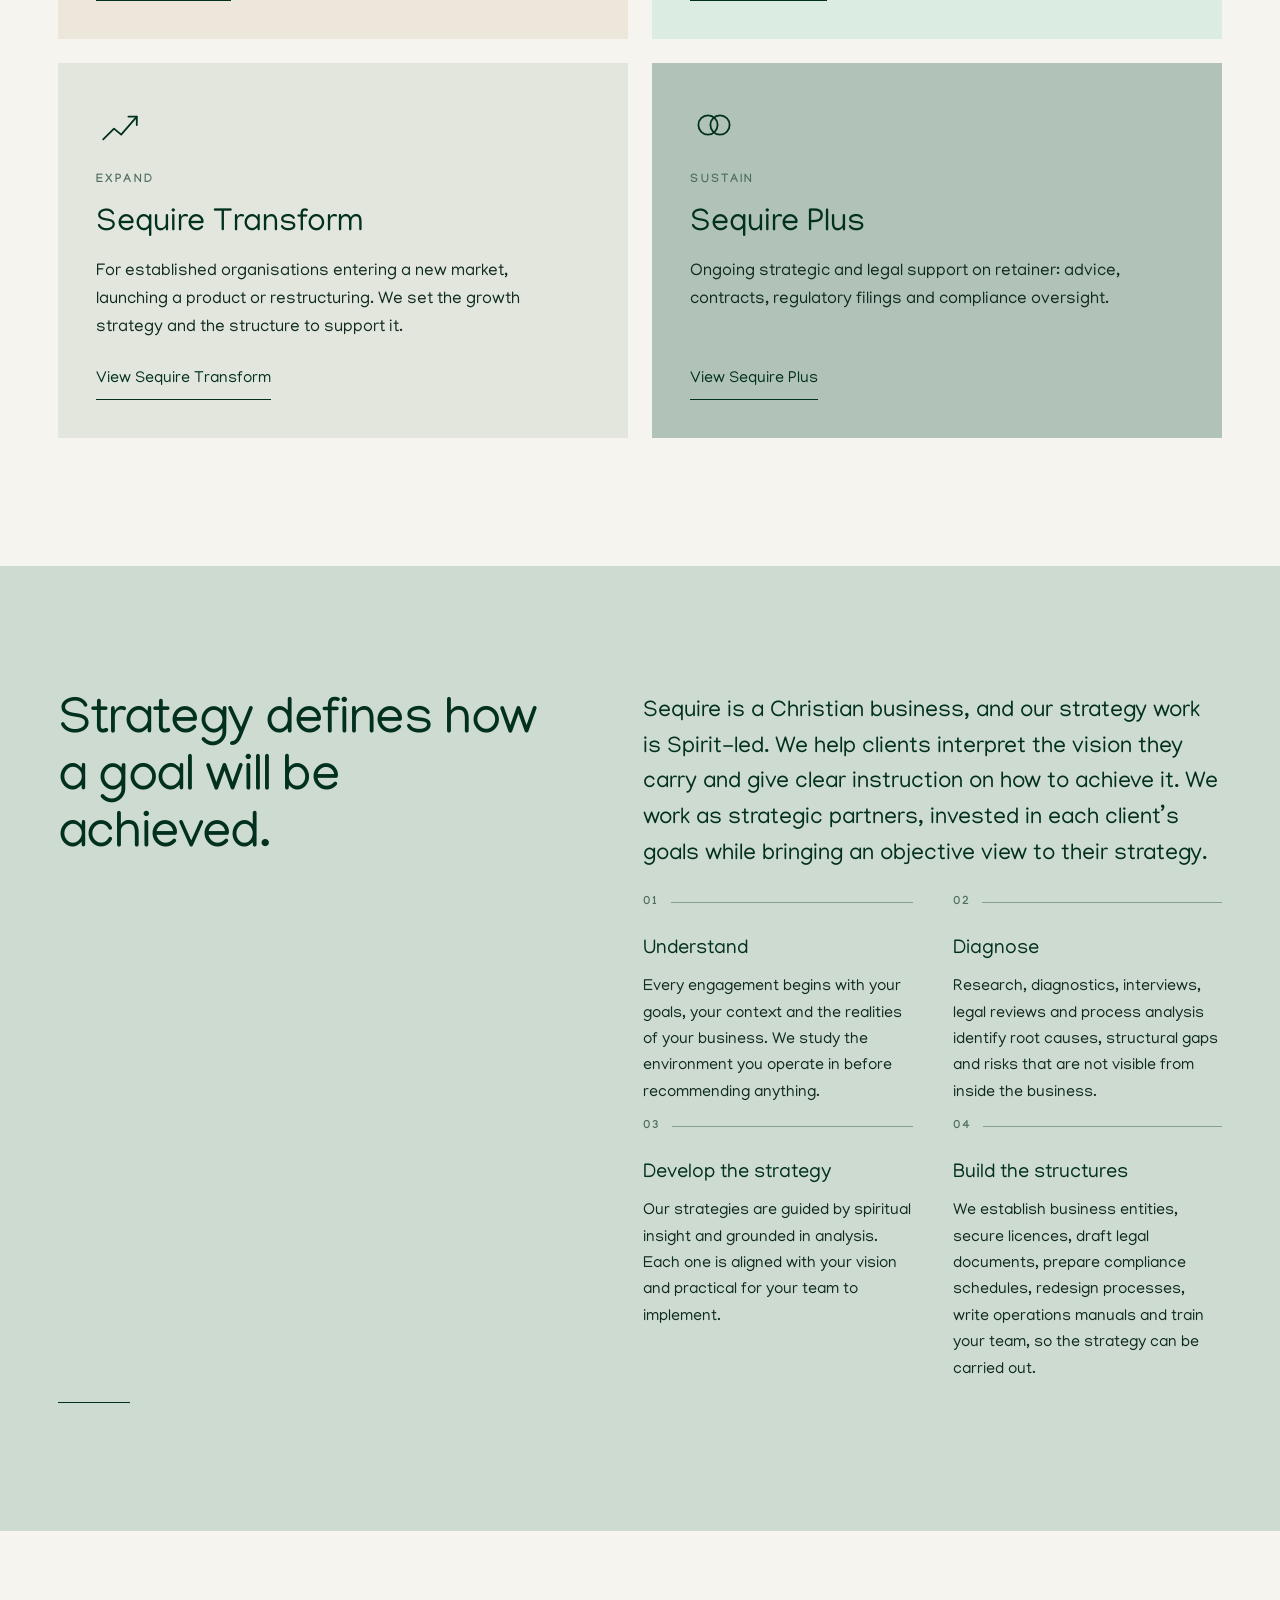
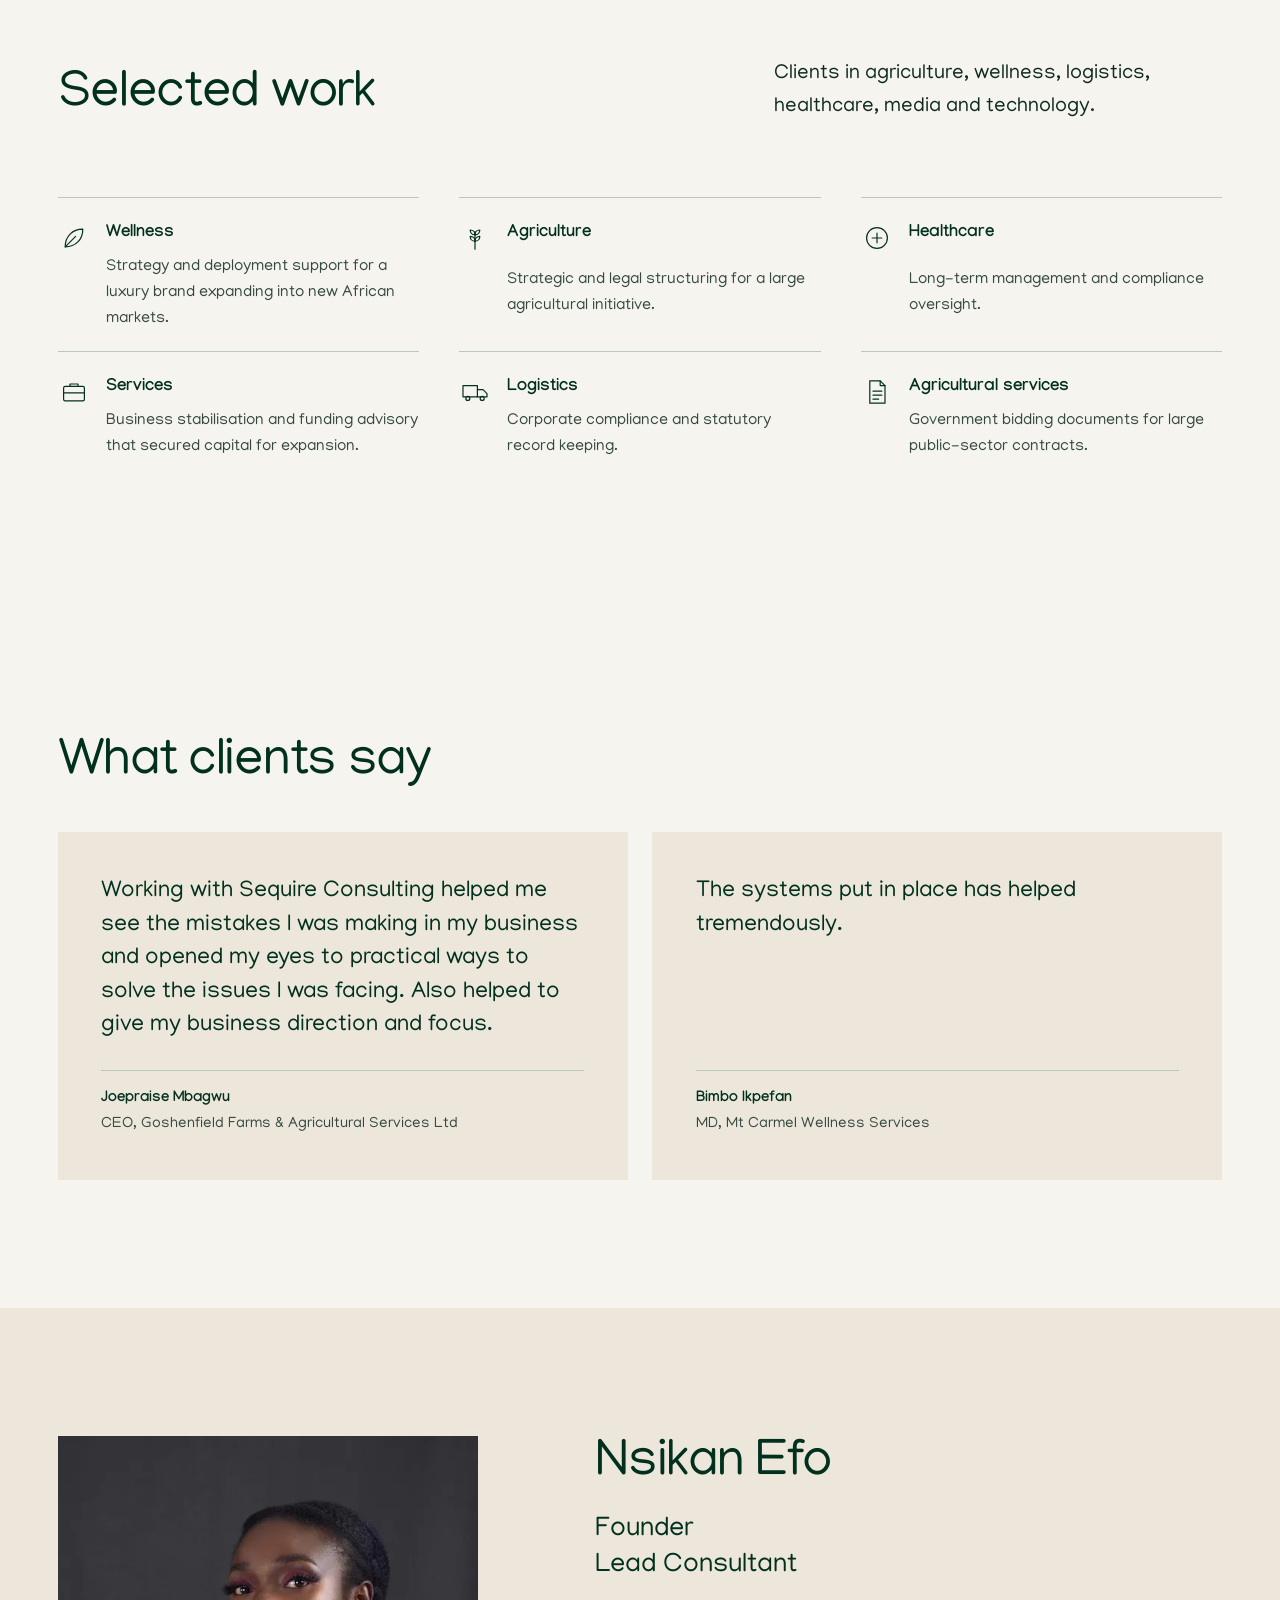
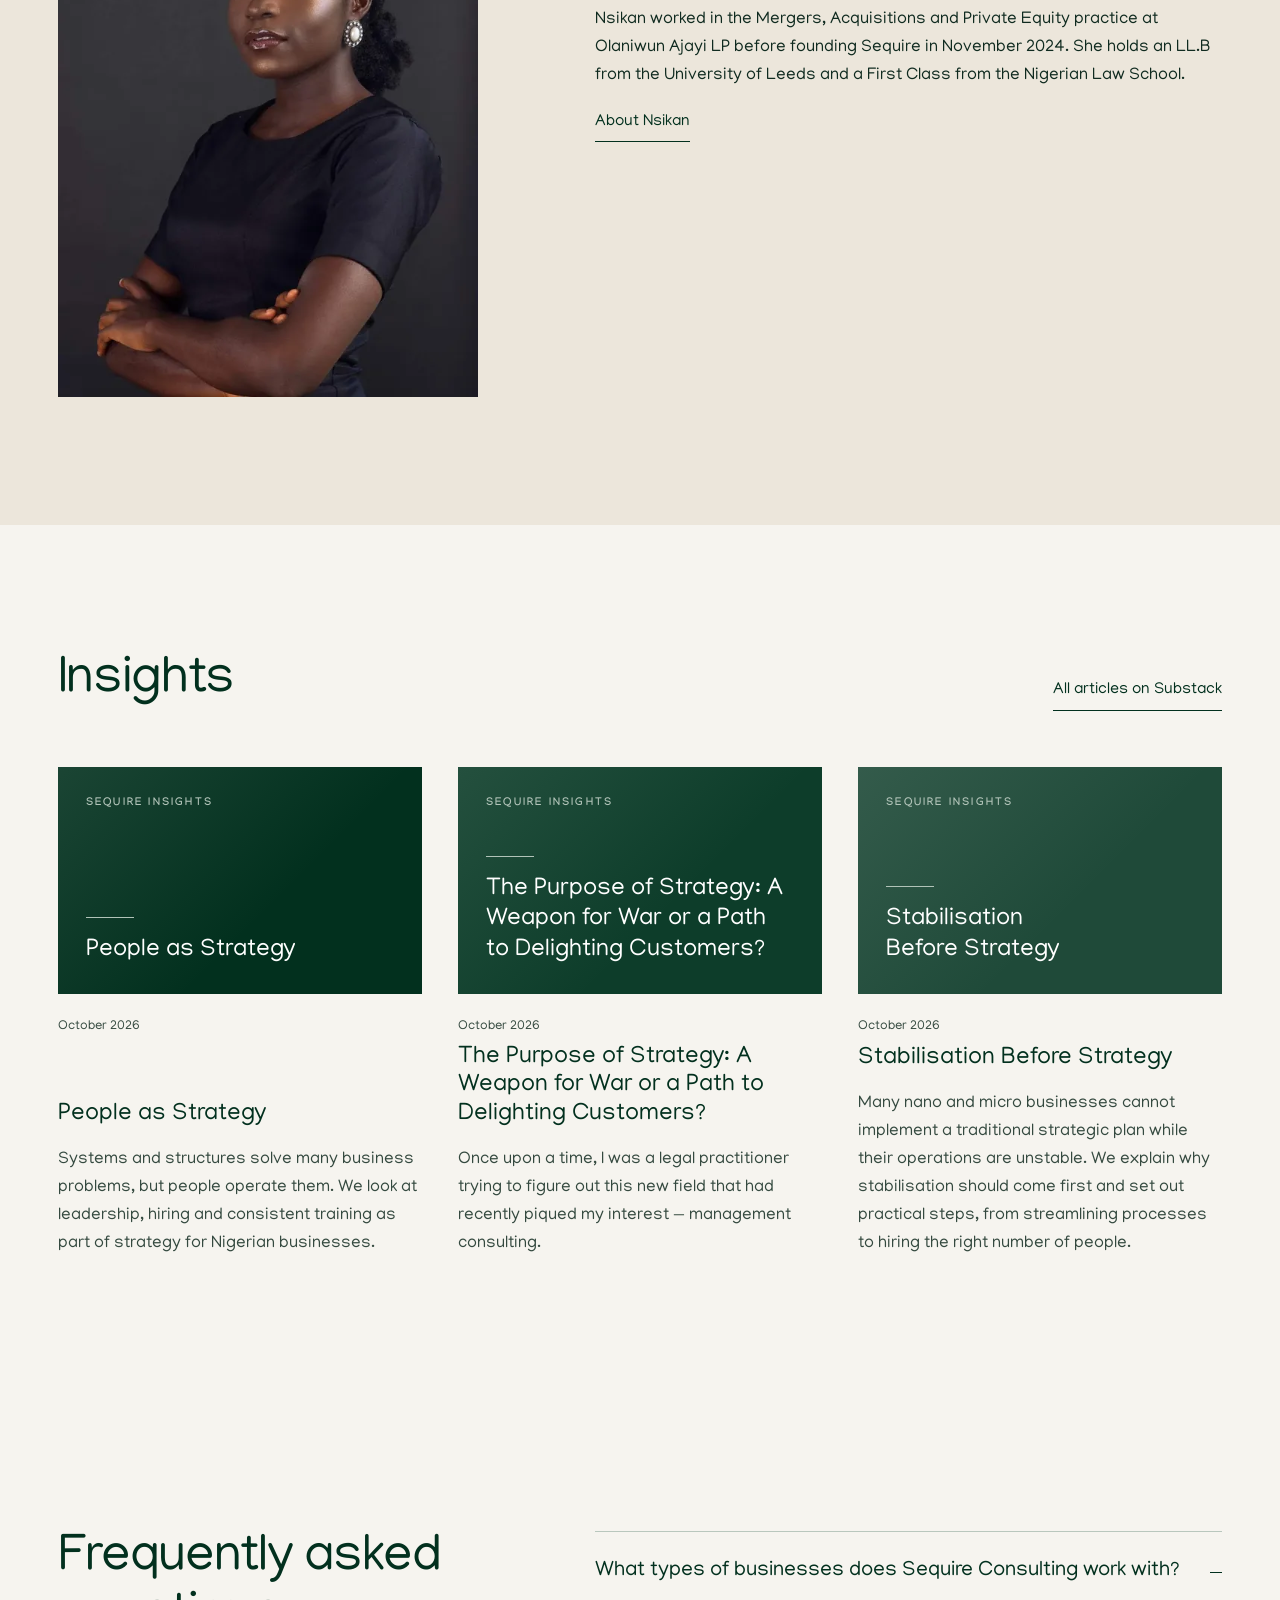
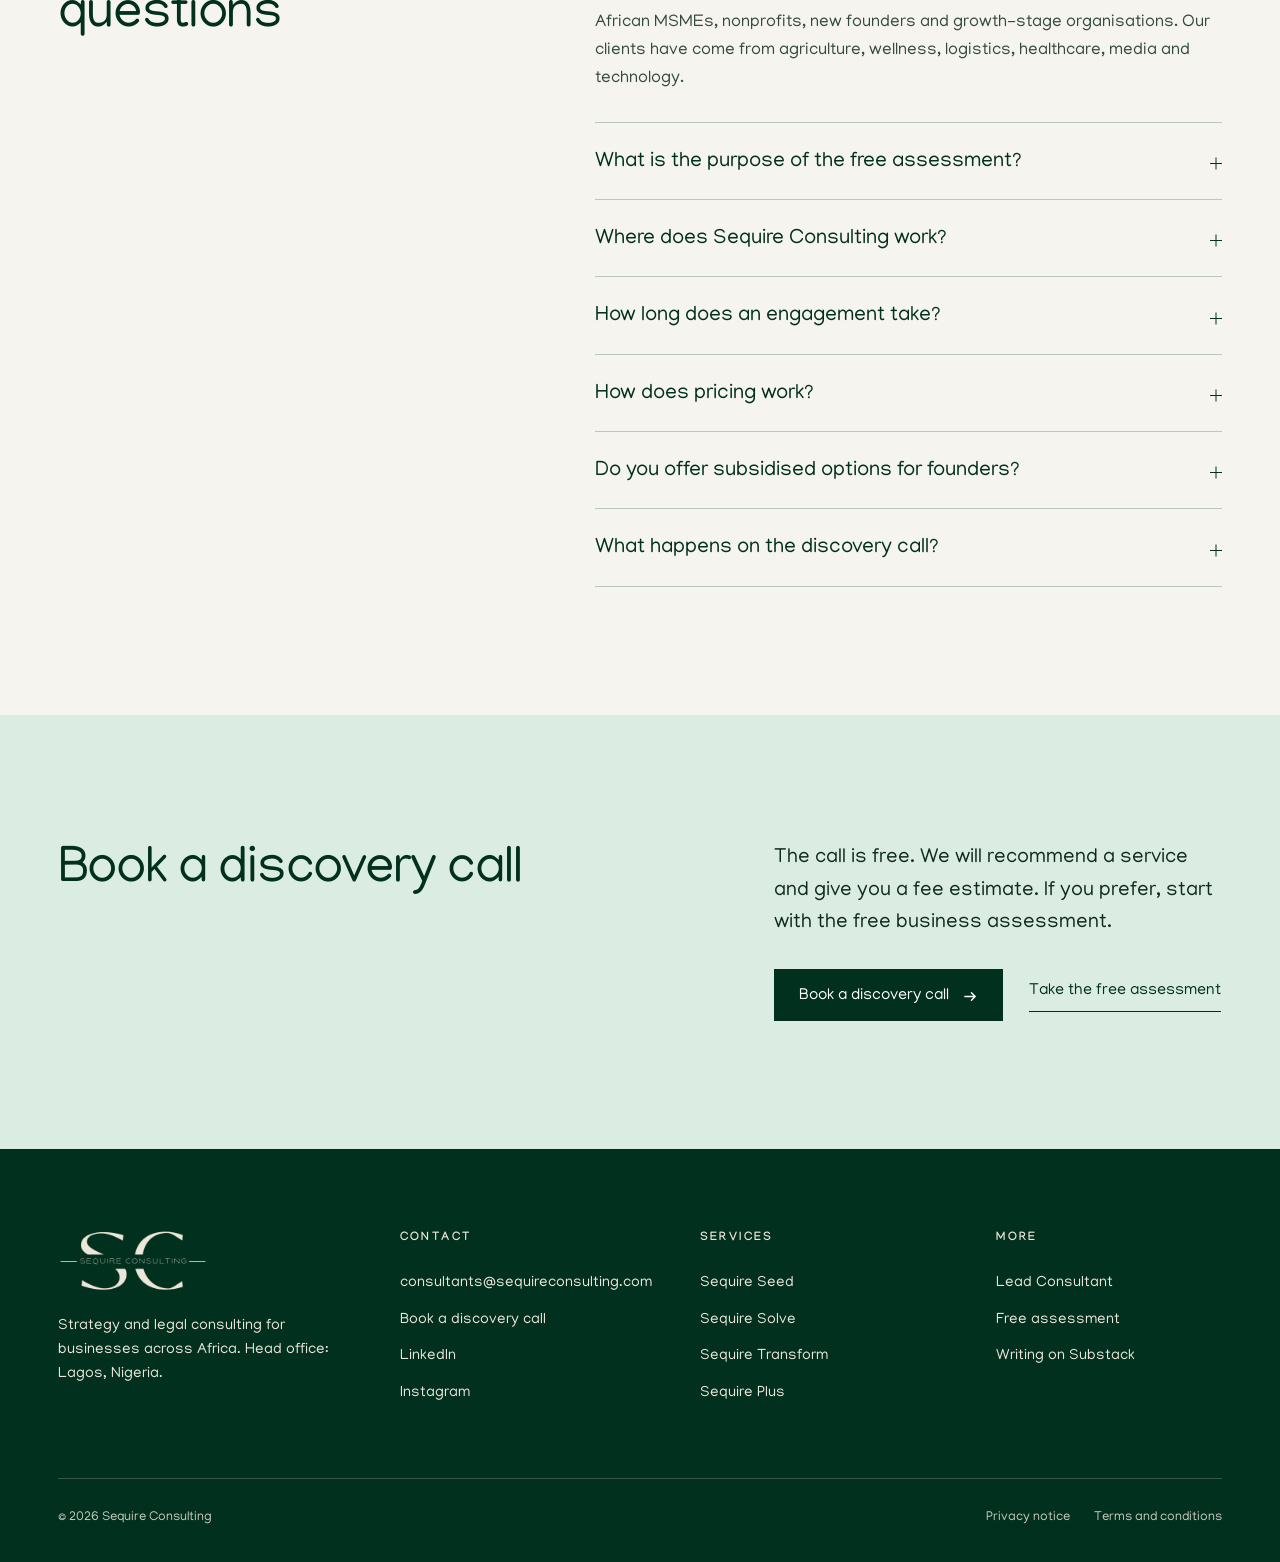
==== commit 9a22b476: "Update Insights from Substack" ====
--- a/index.html
+++ b/index.html
@@ -425,31 +425,34 @@
         <!-- INSIGHTS:START -->
         <div class="insights__grid">
           <article class="article">
-            <a class="article__thumb" href="https://sequireconsulting.substack.com/p/stabilisation-before-strategy" target="_blank" rel="noopener" tabindex="-1" aria-hidden="true">
-              <span class="article__thumb-label">Sequire Insights</span>
-              <span class="article__thumb-rule"></span>
-              <span class="article__thumb-title">Stabilisation before Strategy</span>
-            </a>
-            <h3><a href="https://sequireconsulting.substack.com/p/stabilisation-before-strategy" target="_blank" rel="noopener">Stabilisation before Strategy</a></h3>
-            <p>Many nano and micro businesses cannot implement a traditional strategic plan while their operations are unstable. We explain why stabilisation should come first and set out practical steps, from streamlining processes to hiring the right number of people.</p>
-          </article>
-          <article class="article">
             <a class="article__thumb" href="https://sequireconsulting.substack.com/p/people-as-strategy" target="_blank" rel="noopener" tabindex="-1" aria-hidden="true">
               <span class="article__thumb-label">Sequire Insights</span>
               <span class="article__thumb-rule"></span>
               <span class="article__thumb-title">People as Strategy</span>
             </a>
+            <p class="article__date"><time datetime="2026-10-27">October 2026</time></p>
             <h3><a href="https://sequireconsulting.substack.com/p/people-as-strategy" target="_blank" rel="noopener">People as Strategy</a></h3>
             <p>Systems and structures solve many business problems, but people operate them. We look at leadership, hiring and consistent training as part of strategy for Nigerian businesses.</p>
           </article>
           <article class="article">
-            <a class="article__thumb" href="https://sequireconsulting.substack.com/p/the-folly-of-the-spirit-led-strategy" target="_blank" rel="noopener" tabindex="-1" aria-hidden="true">
+            <a class="article__thumb" href="https://sequireconsulting.substack.com/p/the-purpose-of-strategy-a-weapon" target="_blank" rel="noopener" tabindex="-1" aria-hidden="true">
               <span class="article__thumb-label">Sequire Insights</span>
               <span class="article__thumb-rule"></span>
-              <span class="article__thumb-title">The “Folly” of Spirit-Led Strategy</span>
+              <span class="article__thumb-title">The Purpose of Strategy: A Weapon for War or a Path to Delighting Customers?</span>
             </a>
-            <h3><a href="https://sequireconsulting.substack.com/p/the-folly-of-the-spirit-led-strategy" target="_blank" rel="noopener">The “Folly” of Spirit-Led Strategy</a></h3>
-            <p>Why we are openly a Christian business, and how the accounts of Joseph and Daniel shape our view of strategy as interpreting a vision and giving instruction on how to fulfil it.</p>
+            <p class="article__date"><time datetime="2026-10-27">October 2026</time></p>
+            <h3><a href="https://sequireconsulting.substack.com/p/the-purpose-of-strategy-a-weapon" target="_blank" rel="noopener">The Purpose of Strategy: A Weapon for War or a Path to Delighting Customers?</a></h3>
+            <p>Once upon a time, I was a legal practitioner trying to figure out this new field that had recently piqued my interest — management consulting.</p>
+          </article>
+          <article class="article">
+            <a class="article__thumb" href="https://sequireconsulting.substack.com/p/stabilisation-before-strategy" target="_blank" rel="noopener" tabindex="-1" aria-hidden="true">
+              <span class="article__thumb-label">Sequire Insights</span>
+              <span class="article__thumb-rule"></span>
+              <span class="article__thumb-title">Stabilisation Before Strategy</span>
+            </a>
+            <p class="article__date"><time datetime="2026-10-27">October 2026</time></p>
+            <h3><a href="https://sequireconsulting.substack.com/p/stabilisation-before-strategy" target="_blank" rel="noopener">Stabilisation Before Strategy</a></h3>
+            <p>Many nano and micro businesses cannot implement a traditional strategic plan while their operations are unstable. We explain why stabilisation should come first and set out practical steps, from streamlining processes to hiring the right number of people.</p>
           </article>
         </div>
         <!-- INSIGHTS:END -->
--- a/assets/css/styles.css
+++ b/assets/css/styles.css
@@ -0,0 +1,715 @@
+/* ==========================================================================
+   Sequire Consulting — site styles
+   Fonts: Cormorant Garamond (page headline only), Manjari (all other
+          headings and body text). All self-hosted in /assets/fonts.
+   ========================================================================== */
+
+@font-face {
+  font-family: "Cormorant Garamond";
+  src: url("../fonts/cormorant-garamond-latin-600-normal.woff2") format("woff2");
+  font-weight: 600; font-style: normal; font-display: swap;
+}
+@font-face {
+  font-family: "Manjari";
+  src: url("../fonts/manjari-latin-400-normal.woff2") format("woff2");
+  font-weight: 400; font-style: normal; font-display: swap;
+}
+@font-face {
+  font-family: "Manjari";
+  src: url("../fonts/manjari-latin-700-normal.woff2") format("woff2");
+  font-weight: 700; font-style: normal; font-display: swap;
+}
+
+:root {
+  /* Brand colours (Sequire Circle Brand Identity) */
+  --green: #02301e;
+  --green-muted: #4f6e5e;
+  --mint: #b1c3b8;
+  --mint-light: #dbede2;
+  --cream: #ece6db;
+  --black: #000;
+  --white: #fff;
+
+  /* Supporting tones derived from the brand palette */
+  --paper: #f6f4ef;
+  --sage: #e2e6dd;
+  --sage-mid: #cddbd1;     /* approach section: softer than dark green */
+  --line: #b9c7bd;
+  --text: #0f2a1f;
+  --text-soft: #34493f;
+
+  --font-display: "Cormorant Garamond", "Iowan Old Style", Georgia, serif;
+  --font-heading: "Manjari", "Segoe UI", "Helvetica Neue", Arial, sans-serif;
+  --font-body: "Manjari", "Segoe UI", "Helvetica Neue", Arial, sans-serif;
+
+  --wrap: 1240px;
+  --gutter: clamp(20px, 5vw, 64px);
+  --section: clamp(72px, 10vw, 136px);
+}
+
+*, *::before, *::after { box-sizing: border-box; }
+html { scroll-behavior: smooth; scroll-padding-top: 96px; -webkit-text-size-adjust: 100%; }
+@media (prefers-reduced-motion: reduce) { html { scroll-behavior: auto; } * { transition: none !important; } }
+
+body {
+  margin: 0;
+  background: var(--paper);
+  color: var(--text);
+  font-family: var(--font-body);
+  font-size: 17px;
+  line-height: 1.65;
+  -webkit-font-smoothing: antialiased;
+  text-rendering: optimizeLegibility;
+}
+img { max-width: 100%; height: auto; display: block; }
+a { color: inherit; }
+p { margin: 0 0 1em; }
+h1, h2, h3 { margin: 0; font-weight: 400; color: var(--green); }
+
+.wrap { max-width: var(--wrap); margin: 0 auto; padding: 0 var(--gutter); }
+
+.skip-link {
+  position: absolute; left: 16px; top: -60px; z-index: 100;
+  background: var(--green); color: var(--white); padding: 10px 16px; text-decoration: none;
+}
+.skip-link:focus { top: 12px; }
+:focus-visible { outline: 2px solid var(--green); outline-offset: 3px; }
+
+/* ---------- Shared type ---------- */
+.eyebrow {
+  display: block;
+  font-family: var(--font-body);
+  font-size: 12px;
+  font-weight: 700;
+  letter-spacing: 0.2em;
+  text-transform: uppercase;
+  color: var(--green);
+  margin-bottom: 20px;
+  line-height: 1.5;
+}
+.section-title {
+  font-family: var(--font-heading);
+  font-weight: 400;
+  font-size: clamp(34px, 4.2vw, 52px);
+  line-height: 1.1;
+  letter-spacing: -0.025em;
+}
+.section-title .eyebrow { margin-bottom: 22px; }
+.lede { font-size: clamp(18px, 1.6vw, 21px); line-height: 1.6; color: var(--text); }
+
+.text-link {
+  display: inline-flex; align-items: center; gap: 8px;
+  padding-bottom: 6px;
+  border-bottom: 1px solid var(--green);
+  text-decoration: none;
+  color: var(--green);
+  font-size: 16px;
+  transition: gap .2s ease, opacity .2s ease;
+}
+.text-link:hover { gap: 12px; }
+.text-link .arrow { font-size: 0.85em; }
+
+.btn {
+  display: inline-flex; align-items: center; gap: 22px;
+  padding: 18px 24px 16px;
+  background: var(--green); color: var(--white);
+  text-decoration: none; font-size: 16px; line-height: 1;
+  border: 1px solid var(--green);
+  transition: background .2s ease, color .2s ease;
+}
+.btn:hover { background: #0b4430; }
+.btn--outline { background: transparent; color: var(--green); }
+.btn--outline:hover { background: var(--green); color: var(--white); }
+
+/* ---------- Header ---------- */
+.site-header {
+  position: sticky; top: 0; z-index: 50;
+  background: rgba(246, 244, 239, 0.94);
+  backdrop-filter: saturate(140%) blur(8px);
+  -webkit-backdrop-filter: saturate(140%) blur(8px);
+}
+.site-header__inner {
+  display: flex; align-items: center; justify-content: space-between;
+  min-height: 92px;
+  background: linear-gradient(var(--line), var(--line)) bottom center / calc(100% - 2 * var(--gutter)) 1px no-repeat;
+}
+.logo { display: inline-flex; color: var(--green); text-decoration: none; }
+.logo svg { width: 92px; height: auto; }
+
+.nav { display: flex; align-items: center; gap: 30px; }
+.nav__list { display: flex; gap: 28px; list-style: none; margin: 0; padding: 0; }
+.nav__list a { text-decoration: none; font-size: 15px; color: var(--green); padding: 6px 0; border-bottom: 1px solid transparent; }
+.nav__list a:hover, .nav__list a[aria-current="page"] { border-bottom-color: var(--green); }
+.nav .btn { padding: 14px 18px 12px; font-size: 14px; gap: 10px; }
+
+.nav-toggle {
+  display: none; background: none; border: 0; padding: 10px; cursor: pointer; color: var(--green);
+}
+.nav-toggle span { display: block; width: 24px; height: 1.5px; background: currentColor; margin: 6px 0; transition: transform .25s ease, opacity .25s ease; }
+
+@media (max-width: 960px) {
+  .nav-toggle { display: block; }
+  .nav {
+    position: absolute; left: 0; right: 0; top: 100%;
+    flex-direction: column; align-items: stretch; gap: 0;
+    background: var(--paper); border-bottom: 1px solid var(--line);
+    padding: 8px var(--gutter) 28px;
+    display: none;
+  }
+  .nav.is-open { display: flex; }
+  .nav__list { flex-direction: column; gap: 0; }
+  .nav__list a { display: block; padding: 16px 0; border-bottom: 1px solid var(--line); font-size: 17px; }
+  .nav .btn { margin-top: 22px; justify-content: center; }
+  .nav-toggle[aria-expanded="true"] span:nth-child(1) { transform: translateY(7.5px) rotate(45deg); }
+  .nav-toggle[aria-expanded="true"] span:nth-child(2) { opacity: 0; }
+  .nav-toggle[aria-expanded="true"] span:nth-child(3) { transform: translateY(-7.5px) rotate(-45deg); }
+}
+
+/* ---------- Hero (the only place the display serif is used) ---------- */
+.hero { padding: clamp(56px, 9vw, 120px) 0 clamp(72px, 9vw, 120px); border-bottom: 1px solid var(--line); }
+.hero__grid { display: grid; grid-template-columns: minmax(0, 1fr) 300px; gap: clamp(40px, 8vw, 120px); align-items: start; }
+.hero h1 .eyebrow { margin-bottom: 28px; }
+.display {
+  display: block;
+  font-family: var(--font-display);
+  font-weight: 600;
+  font-size: clamp(48px, 7.4vw, 96px);
+  line-height: 0.98;
+  letter-spacing: -0.015em;
+  color: var(--green);
+}
+.display em { font-style: normal; color: var(--green-muted); }
+.hero__lede { margin: 34px 0 40px; max-width: 640px; font-size: clamp(18px, 1.8vw, 22px); line-height: 1.6; }
+.hero__actions { display: flex; flex-wrap: wrap; align-items: center; gap: 28px; }
+
+.stage-panel { background: var(--sage); padding: 34px 30px 32px; }
+.stage-panel .eyebrow { font-size: 11px; margin-bottom: 18px; }
+.stage-panel__title { font-family: var(--font-heading); font-size: 30px; line-height: 1.15; color: var(--green); margin: 0 0 26px; }
+.stage-panel ol { list-style: none; margin: 0 0 28px; padding: 0; border-top: 1px solid var(--line); }
+.stage-panel li { border-bottom: 1px solid var(--line); }
+.stage-panel li a { display: flex; align-items: baseline; gap: 18px; padding: 15px 0 12px; text-decoration: none; font-size: 18px; color: var(--green); }
+.stage-panel li a:hover { padding-left: 4px; }
+.stage-panel li small { font-size: 11px; letter-spacing: .08em; color: var(--text-soft); }
+.stage-panel__note { font-size: 15px; color: var(--text-soft); margin: 0; }
+
+@media (max-width: 900px) {
+  .hero__grid { grid-template-columns: 1fr; }
+  .stage-panel { max-width: 460px; }
+}
+
+/* ---------- Sections ---------- */
+.section { padding: var(--section) 0; }
+.section-head { max-width: 780px; margin-bottom: clamp(44px, 6vw, 72px); }
+.section-head .lede { margin-top: 24px; }
+
+/* Situation cards */
+.situations__grid { display: grid; grid-template-columns: repeat(2, minmax(0, 1fr)); gap: 22px; }
+.situation { padding: clamp(30px, 3.4vw, 46px) clamp(26px, 3.4vw, 46px) clamp(34px, 3.6vw, 48px); display: flex; flex-direction: column; }
+.situation:nth-child(1) { background: var(--cream); }
+.situation:nth-child(2) { background: var(--mint-light); }
+.situation:nth-child(3) { background: var(--sage); }
+.situation:nth-child(4) { background: var(--mint); }
+.situation .eyebrow { font-size: 11px; margin-bottom: 22px; }
+.situation h3 { font-family: var(--font-heading); font-size: clamp(25px, 2.5vw, 32px); line-height: 1.22; margin-bottom: 26px; max-width: 520px; }
+
+.toggle {
+  align-self: flex-start;
+  display: inline-flex; align-items: center; gap: 22px;
+  background: none; border: 0; border-bottom: 1px solid var(--green);
+  padding: 0 0 6px; font: inherit; font-size: 15px; color: var(--green); cursor: pointer;
+}
+.toggle__icon { position: relative; width: 10px; height: 10px; }
+.toggle__icon::before, .toggle__icon::after { content: ""; position: absolute; left: 0; right: 0; top: 50%; height: 1px; background: currentColor; transition: transform .25s ease; }
+.toggle__icon::after { transform: rotate(90deg); }
+.toggle[aria-expanded="true"] .toggle__icon::after { transform: rotate(0deg); }
+
+.situation__body { display: grid; grid-template-rows: 0fr; transition: grid-template-rows .35s ease; }
+.situation__body > div { overflow: hidden; }
+.situation__body.is-open { grid-template-rows: 1fr; }
+.situation__body p { margin: 26px 0 22px; color: var(--text); max-width: 560px; }
+.no-js .situation__body { grid-template-rows: 1fr; }
+.no-js .toggle { display: none; }
+
+@media (max-width: 760px) { .situations__grid { grid-template-columns: 1fr; } }
+
+/* Approach — soft sage instead of the original dark green block */
+.approach {
+  background:
+    linear-gradient(180deg, var(--paper) 0, var(--sage-mid) 140px, var(--sage-mid) 100%);
+  padding-top: calc(var(--section) + 60px);
+}
+.approach__grid { display: grid; grid-template-columns: minmax(0, 5fr) minmax(0, 6fr); gap: clamp(40px, 8vw, 120px); }
+.approach .section-title em { font-style: normal; color: var(--green-muted); }
+.approach__intro { font-size: clamp(19px, 1.8vw, 23px); line-height: 1.55; margin-bottom: 30px; color: var(--green); }
+.approach__steps { list-style: none; margin: 0; padding: 0; counter-reset: step; }
+.approach__steps li { padding: 22px 0 6px; border-top: 1px solid rgba(2, 48, 30, .18); }
+.approach__steps h3 { font-family: var(--font-heading); font-size: 22px; margin-bottom: 8px; }
+.approach__steps p { color: var(--text); }
+@media (max-width: 860px) { .approach__grid { grid-template-columns: 1fr; } }
+
+/* Services */
+.services__head { display: grid; grid-template-columns: minmax(0, 1fr) 360px; gap: 40px; align-items: end; margin-bottom: 56px; }
+.services__head p { margin: 0; color: var(--text-soft); }
+.service { display: grid; grid-template-columns: minmax(0, 1fr) minmax(0, 1.1fr); gap: clamp(28px, 6vw, 90px); padding: 46px 0 52px; border-top: 1px solid var(--line); }
+.service:last-child { border-bottom: 1px solid var(--line); }
+.service h3 { font-family: var(--font-heading); font-size: clamp(32px, 3.6vw, 44px); line-height: 1.1; }
+.service h3 .eyebrow { font-size: 11px; margin-bottom: 18px; }
+.service h3 .service__kind { display: block; font-size: 17px; font-family: var(--font-body); color: var(--text-soft); margin-top: 10px; letter-spacing: 0; }
+.service__summary { font-size: 18px; }
+.service h4 { margin: 20px 0 4px; font-size: 15px; font-weight: 700; color: var(--green); }
+.service ul { margin: 0 0 26px; padding-left: 18px; color: var(--text-soft); font-size: 15.5px; }
+.service li { margin-bottom: 4px; }
+@media (max-width: 860px) {
+  .services__head, .service { grid-template-columns: 1fr; }
+}
+
+/* Founder */
+.founder { background: var(--cream); }
+.founder__grid { display: grid; grid-template-columns: minmax(0, 5fr) minmax(0, 7fr); gap: clamp(40px, 7vw, 96px); align-items: start; }
+.founder figure { margin: 0; }
+.founder figcaption { margin-top: 14px; font-size: 13px; color: var(--text-soft); line-height: 1.5; }
+.founder figcaption strong { display: block; color: var(--green); font-weight: 700; }
+.founder__role { font-size: clamp(19px, 1.8vw, 22px); line-height: 1.5; margin: 22px 0 26px; color: var(--green); }
+.assignments { margin-top: 44px; padding-top: 34px; border-top: 1px solid var(--line); }
+.assignments h3 { font-family: var(--font-body); font-size: 12px; font-weight: 700; letter-spacing: .2em; text-transform: uppercase; margin-bottom: 22px; }
+.assignments dl { margin: 0; }
+.assignments dt { font-weight: 700; color: var(--green); }
+.assignments dd { margin: 0 0 18px; font-size: 15.5px; color: var(--text-soft); }
+@media (max-width: 860px) { .founder__grid { grid-template-columns: 1fr; } .founder figure { max-width: 440px; } }
+
+/* Insights */
+.insights__head { display: flex; justify-content: space-between; align-items: flex-end; gap: 30px; flex-wrap: wrap; margin-bottom: 56px; }
+.insights__grid { display: grid; grid-template-columns: repeat(3, minmax(0, 1fr)); gap: 36px; }
+.article { border-top: 1px solid var(--line); padding-top: 32px; display: flex; flex-direction: column; }
+.article .eyebrow { font-size: 11px; }
+.article h3 { font-family: var(--font-heading); font-size: 27px; line-height: 1.2; margin-bottom: 16px; }
+.article p { color: var(--text-soft); flex: 1; }
+.article .text-link { align-self: flex-start; margin-top: 10px; }
+@media (max-width: 900px) { .insights__grid { grid-template-columns: 1fr; } }
+
+/* Assessment */
+.assessment { background: var(--mint-light); text-align: center; }
+.assessment .section-title { max-width: 820px; margin: 0 auto; }
+.assessment__copy { max-width: 700px; margin: 26px auto 0; }
+.assessment__points { display: flex; justify-content: center; flex-wrap: wrap; gap: 10px 28px; list-style: none; padding: 0; margin: 26px 0 38px; font-size: 15px; color: var(--text-soft); }
+.assessment__points li::before { content: "—"; margin-right: 8px; color: var(--green-muted); }
+.assessment__actions { display: flex; justify-content: center; align-items: center; flex-wrap: wrap; gap: 26px; }
+
+/* FAQ */
+.faq__grid { display: grid; grid-template-columns: minmax(0, 5fr) minmax(0, 7fr); gap: clamp(40px, 7vw, 100px); }
+.faq__list { border-top: 1px solid var(--line); }
+.faq__item { border-bottom: 1px solid var(--line); }
+.faq__item summary {
+  list-style: none; cursor: pointer;
+  display: flex; justify-content: space-between; align-items: center; gap: 24px;
+  padding: 26px 0 22px;
+}
+.faq__item summary::-webkit-details-marker { display: none; }
+.faq__item h3 { font-family: var(--font-heading); font-size: 21px; line-height: 1.35; }
+.faq__icon { position: relative; flex: 0 0 12px; height: 12px; color: var(--green); }
+.faq__icon::before, .faq__icon::after { content: ""; position: absolute; left: 0; right: 0; top: 50%; height: 1px; background: currentColor; transition: transform .25s ease; }
+.faq__icon::after { transform: rotate(90deg); }
+.faq__item[open] .faq__icon::after { transform: rotate(0); }
+.faq__item p { padding-bottom: 12px; color: var(--text-soft); max-width: 680px; }
+@media (max-width: 860px) { .faq__grid { grid-template-columns: 1fr; } }
+
+/* Closing CTA */
+.closing { padding: var(--section) 0; }
+.closing__inner { display: grid; grid-template-columns: minmax(0, 1fr) 380px; gap: 40px; align-items: center; border-top: 1px solid var(--line); padding-top: clamp(56px, 7vw, 90px); }
+.closing p { font-size: 18px; margin-bottom: 26px; }
+@media (max-width: 860px) { .closing__inner { grid-template-columns: 1fr; } }
+
+/* ---------- Footer ---------- */
+.site-footer { background: var(--green); color: var(--cream); padding: 80px 0 34px; }
+.site-footer a { color: var(--cream); text-decoration: none; }
+.site-footer a:hover { text-decoration: underline; text-underline-offset: 4px; }
+.footer__grid { display: grid; grid-template-columns: 1.4fr 1fr 1fr; gap: 48px; padding-bottom: 60px; border-bottom: 1px solid rgba(236, 230, 219, .22); }
+.footer__brand .logo { color: var(--cream); margin-bottom: 22px; }
+.footer__brand p { font-size: 15px; line-height: 1.6; margin: 0; }
+.footer__heading { font-family: var(--font-body); font-size: 12px; font-weight: 700; letter-spacing: .2em; text-transform: uppercase; color: var(--cream); margin-bottom: 22px; }
+.footer__col ul { list-style: none; margin: 0; padding: 0; }
+.footer__col li { margin-bottom: 12px; font-size: 15px; }
+.footer__base { display: flex; justify-content: space-between; flex-wrap: wrap; gap: 16px; padding-top: 28px; font-size: 13px; opacity: .85; }
+@media (max-width: 860px) { .footer__grid { grid-template-columns: 1fr; } }
+
+/* ---------- Lead Consultant page ---------- */
+.profile-hero { padding: clamp(56px, 8vw, 110px) 0; }
+.profile-hero__grid { display: grid; grid-template-columns: minmax(0, 7fr) minmax(0, 5fr); gap: clamp(40px, 7vw, 100px); align-items: center; }
+.profile-titles { margin: 30px 0 28px; font-family: var(--font-heading); font-size: clamp(22px, 2.2vw, 27px); line-height: 1.35; color: var(--green); }
+.profile-titles span { display: block; }
+.profile-hero p.lede { max-width: 600px; margin-bottom: 36px; }
+.profile-hero figure { margin: 0; }
+.profile-body { border-top: 1px solid var(--line); }
+.profile-body__grid { display: grid; grid-template-columns: minmax(0, 5fr) minmax(0, 7fr); gap: clamp(40px, 7vw, 100px); }
+.profile-body__grid .section-title { position: sticky; top: 130px; }
+.profile-section { margin-bottom: 52px; }
+.profile-section h3 { font-family: var(--font-heading); font-size: clamp(26px, 2.6vw, 32px); margin-bottom: 16px; }
+.profile-section ul { padding-left: 18px; }
+@media (max-width: 860px) {
+  .profile-hero__grid, .profile-body__grid { grid-template-columns: 1fr; }
+  .profile-hero figure { max-width: 420px; order: -1; }
+  .profile-body__grid .section-title { position: static; }
+}
+
+/* Simple text pages */
+.prose { max-width: 760px; }
+.prose h2 { font-family: var(--font-heading); font-size: 28px; margin: 44px 0 14px; }
+
+/* ---------- Additions: founder document content ---------- */
+.logo img { width: 128px; height: auto; }
+.footer__brand .logo img { width: 150px; }
+
+.situation__body p.situation__deeper { margin-top: 0; padding-top: 18px; border-top: 1px solid rgba(2, 48, 30, .16); font-size: 15.5px; color: var(--text-soft); }
+.situation__deeper strong { color: var(--green); }
+
+.approach__reframe { margin-top: 32px; max-width: 440px; font-size: 18px; color: var(--text-soft); }
+
+.service__facts { margin: 0 0 6px; }
+.service__facts dt { font-size: 15px; font-weight: 700; color: var(--green); }
+.service__facts dd { margin: 2px 0 16px; font-size: 16.5px; color: var(--text); }
+.service__note { font-size: 15px; color: var(--text-soft); background: var(--mint-light); padding: 14px 18px 12px; margin: -6px 0 26px; }
+
+.process { background: var(--sage); }
+.process__list { list-style: none; margin: 0; padding: 0; counter-reset: proc; display: grid; grid-template-columns: repeat(3, minmax(0, 1fr)); gap: 0 36px; }
+.process__list li { counter-increment: proc; border-top: 1px solid var(--line); padding: 26px 0 22px; }
+.process__list li::before { content: counter(proc, decimal-leading-zero); display: block; font-size: 12px; font-weight: 700; letter-spacing: .16em; color: var(--green-muted); margin-bottom: 12px; }
+.process__list h3 { font-family: var(--font-heading); font-size: 22px; margin-bottom: 8px; }
+.process__list p { font-size: 15.5px; color: var(--text-soft); margin: 0; }
+@media (max-width: 900px) { .process__list { grid-template-columns: repeat(2, minmax(0, 1fr)); } }
+@media (max-width: 600px) { .process__list { grid-template-columns: 1fr; } }
+
+.results__grid { display: grid; grid-template-columns: repeat(3, minmax(0, 1fr)); gap: 36px; }
+.results__group { border-top: 1px solid var(--line); padding-top: 28px; }
+.results__group h3 { font-family: var(--font-heading); font-size: 23px; line-height: 1.3; margin-bottom: 18px; }
+.results__group ul { list-style: none; margin: 0; padding: 0; }
+.results__group li { font-size: 15.5px; color: var(--text-soft); margin-bottom: 14px; }
+.results__group strong { color: var(--green); }
+.results__outcomes { list-style: none; padding: 0; margin: 56px 0 0; display: flex; flex-wrap: wrap; gap: 10px; }
+.results__outcomes li { background: var(--mint-light); color: var(--green); font-size: 15px; padding: 10px 16px 8px; }
+@media (max-width: 900px) { .results__grid { grid-template-columns: 1fr; } }
+
+.article h3 a { text-decoration: none; }
+.article h3 a:hover { text-decoration: underline; text-underline-offset: 4px; text-decoration-thickness: 1px; }
+
+/* ---------- Service pages ---------- */
+.service-hero { padding: clamp(40px, 6vw, 80px) 0 clamp(64px, 8vw, 104px); border-bottom: 1px solid var(--line); }
+.breadcrumb { font-size: 14px; color: var(--text-soft); margin-bottom: clamp(36px, 5vw, 64px); display: flex; flex-wrap: wrap; gap: 8px; }
+.breadcrumb a { color: var(--green); text-decoration: none; border-bottom: 1px solid var(--line); }
+.breadcrumb a:hover { border-bottom-color: var(--green); }
+.service-hero__title { font-size: clamp(42px, 6.2vw, 80px); line-height: 1.02; max-width: 15ch; text-wrap: balance; margin: 0; }
+.service-hero__lede { max-width: 720px; margin: 30px 0 38px; }
+
+.signs__grid { display: grid; grid-template-columns: minmax(0, 5fr) minmax(0, 7fr); gap: clamp(40px, 7vw, 100px); }
+.signs__list { list-style: none; margin: 26px 0 0; padding: 0; border-top: 1px solid var(--line); }
+.signs__list li { padding: 18px 0 14px 30px; border-bottom: 1px solid var(--line); position: relative; font-size: 17px; }
+.signs__list li::before { content: ""; position: absolute; left: 4px; top: 27px; width: 12px; height: 1px; background: var(--green); }
+@media (max-width: 860px) { .signs__grid { grid-template-columns: 1fr; } }
+
+.process__list--plain li { counter-increment: none; }
+.process__list--plain li::before { content: none; }
+
+.service__more { margin: 0 0 18px; }
+
+.related { padding-top: calc(var(--section) * .7); }
+.related__grid { display: grid; grid-template-columns: repeat(3, minmax(0, 1fr)); gap: 22px; margin-top: 40px; }
+.related__item { display: flex; flex-direction: column; gap: 6px; padding: 28px 26px 26px; background: var(--sage); text-decoration: none; color: var(--green); transition: background .2s ease; }
+.related__item:hover { background: var(--mint-light); }
+.related__item .eyebrow { font-size: 11px; margin-bottom: 8px; }
+.related__title { font-size: 21px; line-height: 1.3; }
+.related__card { font-size: 15px; color: var(--text-soft); }
+@media (max-width: 900px) { .related__grid { grid-template-columns: 1fr; } }
+
+.footer__grid { grid-template-columns: 1.3fr 1fr 1.1fr 1fr; }
+@media (max-width: 960px) { .footer__grid { grid-template-columns: 1fr 1fr; } }
+@media (max-width: 560px) { .footer__grid { grid-template-columns: 1fr; } }
+
+/* ==========================================================================
+   Layout v2: full-width composition (overrides earlier rules)
+   ========================================================================== */
+:root {
+  --wrap: 1680px;
+  --gutter: clamp(20px, 4.5vw, 80px);
+  /* distance from the viewport edge to the content edge of .wrap */
+  --edge: max(var(--gutter), calc((100vw - var(--wrap)) / 2 + var(--gutter)));
+}
+
+/* Hero: text on the left, stage panel running to the right edge of the screen */
+.hero { padding: 0; border-bottom: 0; }
+.hero__grid {
+  display: grid;
+  grid-template-columns: minmax(0, 1fr) minmax(360px, 36%);
+  gap: 0;
+  align-items: stretch;
+  min-height: clamp(600px, calc(100vh - 92px), 900px);
+}
+.hero__text {
+  padding: clamp(56px, 7vw, 112px) clamp(40px, 6vw, 120px) clamp(56px, 7vw, 104px) var(--edge);
+  display: flex; flex-direction: column; justify-content: center;
+  border-bottom: 1px solid var(--line);
+}
+.hero__eyebrow { display: flex; flex-direction: column; gap: 6px; margin-bottom: 34px !important; }
+.hero__eyebrow span:last-child { font-weight: 400; letter-spacing: .14em; color: var(--text-soft); }
+.hero .display { font-size: clamp(52px, 6.6vw, 124px); max-width: 12ch; }
+.hero__lede { max-width: 720px; }
+
+.stage-panel {
+  background: var(--sage);
+  padding: clamp(48px, 5vw, 96px) var(--edge) clamp(44px, 5vw, 80px) clamp(40px, 4.5vw, 88px);
+  display: flex; flex-direction: column; justify-content: space-between; gap: 40px;
+  max-width: none;
+}
+.stage-panel__title { font-size: clamp(28px, 2.4vw, 40px); max-width: 14ch; margin: 0; }
+.stage-panel ol { margin: 0; }
+.stage-panel li a { font-size: clamp(19px, 1.5vw, 24px); padding: 20px 0 16px; }
+
+@media (max-width: 900px) {
+  .hero__grid { grid-template-columns: 1fr; min-height: 0; }
+  .hero__text { padding: 48px var(--gutter) 56px; border-bottom: 0; }
+  .stage-panel { padding: 40px var(--gutter) 44px; }
+}
+
+/* Section intros: heading left, supporting text right */
+.section-head {
+  max-width: none;
+  display: grid;
+  grid-template-columns: minmax(0, 7fr) minmax(0, 5fr);
+  column-gap: clamp(40px, 7vw, 140px);
+  align-items: end;
+}
+.section-head .lede { margin: 0; }
+.section-head .service__note { grid-column: 2; margin: 22px 0 0; }
+.section-head .section-title { max-width: 18ch; }
+.services__head { grid-template-columns: minmax(0, 7fr) minmax(0, 5fr); column-gap: clamp(40px, 7vw, 140px); }
+@media (max-width: 860px) {
+  .section-head { grid-template-columns: 1fr; }
+  .section-head .lede { margin-top: 22px; }
+  .section-head .service__note { grid-column: 1; }
+}
+
+/* Assessment band: no longer centred */
+.assessment { text-align: left; }
+.assessment .wrap {
+  display: grid;
+  grid-template-columns: minmax(0, 7fr) minmax(0, 5fr);
+  column-gap: clamp(40px, 7vw, 140px);
+  row-gap: 28px;
+  align-items: end;
+}
+.assessment .section-title { max-width: 16ch; margin: 0; grid-row: span 2; align-self: start; }
+.assessment__copy { margin: 0; max-width: 520px; }
+.assessment__actions { justify-content: flex-start; margin: 0 !important; }
+@media (max-width: 860px) {
+  .assessment .wrap { grid-template-columns: 1fr; }
+  .assessment .section-title { grid-row: auto; }
+}
+
+/* Wider sections breathe with the wider frame */
+.situations__grid { gap: 24px; }
+.situation h3 { max-width: 30ch; }
+.closing__inner { grid-template-columns: minmax(0, 7fr) minmax(0, 5fr); column-gap: clamp(40px, 7vw, 140px); }
+.closing .section-title { max-width: 14ch; }
+@media (max-width: 860px) { .closing__inner { grid-template-columns: 1fr; } }
+.service-hero__title { max-width: 18ch; }
+.hero .display { font-size: clamp(50px, 5.6vw, 110px); max-width: 15ch; }
+.stage-panel { justify-content: center; gap: clamp(36px, 4vw, 64px); }
+@media (min-width: 861px) { .service > h3 { position: sticky; top: 124px; align-self: start; } }
+
+/* ---------- Legal pages (privacy notice, terms) ---------- */
+.legal-page__grid { display: grid; grid-template-columns: minmax(0, 4fr) minmax(0, 8fr); gap: clamp(40px, 7vw, 140px); }
+.legal-page__head { align-self: start; position: sticky; top: 124px; }
+.legal-page__title { font-family: var(--font-heading); font-size: clamp(34px, 3.6vw, 52px); line-height: 1.1; letter-spacing: -0.02em; }
+.legal-page__date { margin-top: 18px; color: var(--text-soft); font-size: 15px; }
+.legal-doc { max-width: 760px; font-size: 16.5px; }
+.legal-doc ol { padding-left: 1.4em; margin: 0 0 1em; }
+.legal-doc > ol > li { margin-bottom: 26px; }
+.legal-doc li { margin-bottom: 6px; }
+.legal-doc li > p { margin: 0 0 8px; }
+.legal-doc strong { color: var(--green); }
+.legal-doc > ol > li > p:first-child strong { font-family: var(--font-heading); font-size: 20px; font-weight: 400; }
+.legal-doc a { color: var(--green); }
+@media (max-width: 860px) { .legal-page__grid { grid-template-columns: 1fr; } .legal-page__head { position: static; } }
+.footer__legal { display: inline-flex; flex-wrap: wrap; gap: 8px 24px; }
+.legal-doc .legal-clause--1 { font-family: var(--font-heading); font-size: 22px; line-height: 1.3; margin: 40px 0 14px; display: flex; gap: 12px; }
+.legal-doc .legal-clause--1:first-child { margin-top: 0; }
+.legal-doc .legal-clause { margin-bottom: 8px; }
+.legal-doc p.legal-clause { display: grid; grid-template-columns: auto minmax(0, 1fr); gap: 12px; }
+.legal-doc .legal-clause--2 { padding-left: 0; }
+.legal-doc .legal-clause--3 { padding-left: 2.6em; color: var(--text-soft); }
+.legal-doc .legal-num { color: var(--green-muted); font-variant-numeric: tabular-nums; min-width: 2.2em; }
+.legal-doc .legal-clause--3 .legal-num { min-width: 3.2em; }
+.legal-doc .legal-sub { font-weight: 700; color: var(--green); margin: 18px 0 8px 2.6em; }
+.legal-doc .legal-text { margin: 4px 0 10px; }
+.legal-doc .legal-text.legal-indent--3 { padding-left: 2.6em; }
+
+/* ==========================================================================
+   Lean layout (v3)
+   ========================================================================== */
+.stage-panel { justify-content: center; }
+.stage-panel ol { border-top: 1px solid var(--line); }
+.stage-panel li a { justify-content: space-between; align-items: baseline; font-size: clamp(20px, 1.7vw, 26px); }
+.stage-panel li small { font-size: 12px; letter-spacing: .16em; text-transform: uppercase; order: 2; }
+.stage-panel__note { font-size: 16px; color: var(--green); }
+
+.situation { padding: clamp(28px, 3vw, 44px); gap: 0; }
+.situation__stage { font-size: 12px; font-weight: 700; letter-spacing: .18em; text-transform: uppercase; color: var(--green-muted); margin: 0 0 14px; }
+.situation h3 { margin-bottom: 14px; }
+.situation h3 a { text-decoration: none; }
+.situation > p:not(.situation__stage) { margin: 0 0 24px; max-width: 46ch; color: var(--text); }
+.situation .text-link { margin-top: auto; align-self: flex-start; }
+
+.approach { padding-top: var(--section); background: var(--sage-mid); }
+.approach .section-title { max-width: 16ch; }
+.approach__steps { display: grid; grid-template-columns: repeat(2, minmax(0, 1fr)); gap: 0 40px; }
+.approach__steps h3 { font-size: 20px; }
+.approach__steps p { font-size: 16px; margin-bottom: 14px; }
+@media (max-width: 600px) { .approach__steps { grid-template-columns: 1fr; } }
+
+.work-list { margin: 0; display: grid; grid-template-columns: repeat(3, minmax(0, 1fr)); gap: 0 40px; }
+.work-list > div { border-top: 1px solid var(--line); padding: 22px 0 18px; }
+.work-list dt { font-weight: 700; color: var(--green); margin-bottom: 6px; }
+.work-list dd { margin: 0; color: var(--text-soft); font-size: 16px; }
+.work-list--single { grid-template-columns: 1fr; }
+@media (max-width: 900px) { .work-list { grid-template-columns: 1fr 1fr; } }
+@media (max-width: 600px) { .work-list { grid-template-columns: 1fr; } }
+
+.founder .section-title { margin-bottom: 0; }
+.founder .profile-titles { margin: 18px 0 22px; }
+.founder figure { max-width: 420px; }
+
+.article h3 { font-size: 24px; }
+.article p { flex: 0; }
+
+.included-list { list-style: none; margin: 0; padding: 0; border-top: 1px solid var(--line); }
+.included-list li { padding: 16px 0 12px; border-bottom: 1px solid var(--line); font-size: 18px; color: var(--green); }
+.included-timeline { margin: 22px 0 0; color: var(--text-soft); }
+.service__note { margin-top: 18px; }
+
+.related__grid { grid-template-columns: repeat(3, minmax(0, 1fr)); }
+.related__item { flex-direction: row; justify-content: space-between; align-items: baseline; }
+.related__stage { font-size: 12px; letter-spacing: .16em; text-transform: uppercase; color: var(--green-muted); order: 2; }
+.related__title { font-size: 22px; }
+@media (max-width: 900px) { .related__grid { grid-template-columns: 1fr; } }
+
+/* ---------- Depth restored (v4) ---------- */
+.approach__steps { grid-template-columns: 1fr 1fr; }
+.approach__steps p { font-size: 16px; color: var(--text); }
+.article p { flex: 1; }
+
+.testimonials { background: var(--paper); }
+.testimonials__grid { display: grid; grid-template-columns: repeat(2, minmax(0, 1fr)); gap: 24px; margin-top: 40px; }
+.testimonial { margin: 0; background: var(--cream); padding: clamp(28px, 3.4vw, 48px); display: flex; flex-direction: column; justify-content: space-between; gap: 28px; }
+.testimonial blockquote { margin: 0; }
+.testimonial blockquote p { font-family: var(--font-heading); font-size: clamp(20px, 1.8vw, 26px); line-height: 1.45; color: var(--green); margin: 0; }
+.testimonial figcaption { font-size: 15px; color: var(--text-soft); border-top: 1px solid var(--line); padding-top: 16px; }
+.testimonial figcaption strong { display: block; color: var(--green); }
+@media (max-width: 760px) { .testimonials__grid { grid-template-columns: 1fr; } }
+
+.included-list { border-top: 0; display: grid; grid-template-columns: repeat(2, minmax(0, 1fr)); gap: 0 40px; }
+.included-list li { border-top: 1px solid var(--line); border-bottom: 0; padding: 22px 0 18px; }
+.included-list h3 { font-family: var(--font-heading); font-size: 20px; margin-bottom: 6px; }
+.included-list p { margin: 0; font-size: 16px; color: var(--text-soft); }
+@media (max-width: 700px) { .included-list { grid-template-columns: 1fr; } }
+
+.service__facts--page dt { margin-top: 0; }
+.service__facts--page dd { font-size: 18px; margin-bottom: 22px; }
+.profile-section .work-list > div:first-child { border-top: 1px solid var(--line); }
+.service__facts--page .lede { margin: 0 0 26px; }
+.service__facts--page h3 { font-family: var(--font-body); font-size: 15px; font-weight: 700; color: var(--green); margin-bottom: 6px; }
+.service__facts--page p:last-child { font-size: 17px; margin: 0; }
+
+/* ==========================================================================
+   Visuals (v5): photo hero, icons, approach motif, article thumbnails, CTA arrow
+   ========================================================================== */
+
+/* Hero: full-width photo behind the headline, deep green overlay for legibility */
+.hero--photo { position: relative; isolation: isolate; overflow: hidden; background: var(--green); color: var(--cream); }
+.hero__media, .hero__media img { position: absolute; inset: 0; width: 100%; height: 100%; }
+.hero__media img { object-fit: cover; object-position: center 40%; z-index: -2; }
+.hero--photo::after {
+  content: ""; position: absolute; inset: 0; z-index: -1;
+  background:
+    linear-gradient(90deg, rgba(2, 48, 30, .94) 0%, rgba(2, 48, 30, .88) 42%, rgba(2, 48, 30, .62) 72%, rgba(2, 48, 30, .5) 100%),
+    linear-gradient(0deg, rgba(2, 48, 30, .35), rgba(2, 48, 30, 0) 40%);
+}
+.hero--photo .hero__text { border-bottom: 0; }
+.hero--photo .eyebrow, .hero--photo .hero__eyebrow span:first-child { color: var(--cream); }
+.hero--photo .hero__eyebrow span:last-child { color: var(--mint); }
+.hero--photo .display { color: var(--white); }
+.hero--photo .display em { color: var(--mint); }
+.hero--photo .hero__lede { color: var(--cream); }
+.hero--photo .btn { background: var(--cream); border-color: var(--cream); color: var(--green); }
+.hero--photo .btn:hover { background: var(--white); border-color: var(--white); }
+.hero--photo .text-link { color: var(--cream); border-bottom-color: rgba(236, 230, 219, .7); }
+.hero--photo .stage-panel {
+  background: rgba(2, 48, 30, .72);
+  -webkit-backdrop-filter: blur(6px); backdrop-filter: blur(6px);
+  border-left: 1px solid rgba(236, 230, 219, .18);
+}
+.hero--photo .stage-panel ol { border-top-color: rgba(236, 230, 219, .28); }
+.hero--photo .stage-panel li { border-bottom-color: rgba(236, 230, 219, .28); }
+.hero--photo .stage-panel li a { color: var(--white); }
+.hero--photo .stage-panel li small { color: var(--mint); }
+.hero--photo .stage-panel__note { color: var(--cream); }
+@media (max-width: 900px) {
+  .hero--photo::after { background: rgba(2, 48, 30, .86); }
+  .hero--photo .stage-panel { border-left: 0; border-top: 1px solid rgba(236, 230, 219, .18); background: rgba(2, 48, 30, .55); }
+}
+
+/* Service and industry line icons */
+.icon { display: block; color: var(--green); }
+.situation__icon { display: block; margin-bottom: 22px; }
+.situation:nth-child(4) .icon { color: var(--green); }
+.work-list--icons > div { display: grid; grid-template-columns: 32px minmax(0, 1fr); column-gap: 16px; align-items: start; }
+.work-list__icon { grid-row: span 2; padding-top: 2px; }
+.work-list--icons dt, .work-list--icons dd { grid-column: 2; }
+
+/* Approach: the logo's horizontal rule as a connecting line, with step numbers */
+.approach__steps { counter-reset: step; }
+.approach__steps li { counter-increment: step; position: relative; border-top: 1px solid rgba(2, 48, 30, .35); padding-top: 30px; }
+.approach__steps li::before {
+  content: counter(step, decimal-leading-zero);
+  position: absolute; top: -10px; left: 0;
+  background: var(--sage-mid); padding-right: 12px;
+  font-size: 12px; font-weight: 700; letter-spacing: .16em; color: var(--green-muted);
+}
+.approach .section-title { position: relative; padding-bottom: 28px; }
+.approach .section-title::after { content: ""; position: absolute; left: 0; bottom: 0; width: 72px; height: 1px; background: var(--green); }
+
+/* Article thumbnails: typographic, branded, no photos needed */
+.article { border-top: 0; padding-top: 0; }
+.article__thumb {
+  display: flex; flex-direction: column; justify-content: space-between; gap: 18px;
+  aspect-ratio: 16 / 10; margin-bottom: 22px; padding: clamp(20px, 2.2vw, 30px);
+  background: var(--green); color: var(--cream); text-decoration: none;
+  background-image: linear-gradient(135deg, rgba(177, 195, 184, .14) 0%, rgba(177, 195, 184, 0) 60%);
+  transition: background-color .2s ease;
+}
+.article__thumb:hover { background-color: #0b4430; }
+.article__thumb-label { font-size: 11px; font-weight: 700; letter-spacing: .2em; text-transform: uppercase; color: var(--mint); }
+.article__thumb-rule { display: block; width: 48px; height: 1px; background: var(--mint); margin-top: auto; }
+.article__thumb-title { font-family: var(--font-heading); font-size: clamp(20px, 1.9vw, 26px); line-height: 1.25; color: var(--white); text-wrap: balance; }
+.article:nth-child(2) .article__thumb { background-color: #0d3d2a; }
+.article:nth-child(3) .article__thumb { background-color: #1f4a39; }
+.article__date { font-size: 13px; color: var(--text-soft); margin: 0 0 6px; }
+
+/* Directional arrow on primary buttons only */
+.btn:not(.btn--outline)::after {
+  content: ""; width: 15px; height: 15px; flex: 0 0 15px; background: currentColor;
+  -webkit-mask: url("data:image/svg+xml,%3Csvg xmlns='http://www.w3.org/2000/svg' viewBox='0 0 16 16'%3E%3Cpath d='M2 8h11M9 4l4 4-4 4' fill='none' stroke='black' stroke-width='1.5' stroke-linecap='round' stroke-linejoin='round'/%3E%3C/svg%3E") no-repeat center / contain;
+          mask: url("data:image/svg+xml,%3Csvg xmlns='http://www.w3.org/2000/svg' viewBox='0 0 16 16'%3E%3Cpath d='M2 8h11M9 4l4 4-4 4' fill='none' stroke='black' stroke-width='1.5' stroke-linecap='round' stroke-linejoin='round'/%3E%3C/svg%3E") no-repeat center / contain;
+  transition: transform .2s ease;
+}
+.btn { gap: 14px; }
+.btn:hover::after { transform: translateX(3px); }
+.hero--photo::after {
+  background:
+    linear-gradient(90deg, rgba(2, 48, 30, .94) 0%, rgba(2, 48, 30, .86) 45%, rgba(2, 48, 30, .55) 75%, rgba(2, 48, 30, .4) 100%),
+    linear-gradient(0deg, rgba(2, 48, 30, .35), rgba(2, 48, 30, 0) 40%);
+}
+@media (max-width: 900px) { .hero--photo::after { background: rgba(2, 48, 30, .86); } }
+.situation__icon .icon { width: 48px; height: 48px; }
+
+/* Fix: keep the hero photo layer behind the content so buttons and links stay clickable */
+.hero__media { z-index: -2; pointer-events: none; }
+.hero--photo::after { pointer-events: none; }
+.hero--photo .hero__grid { position: relative; z-index: 1; }
